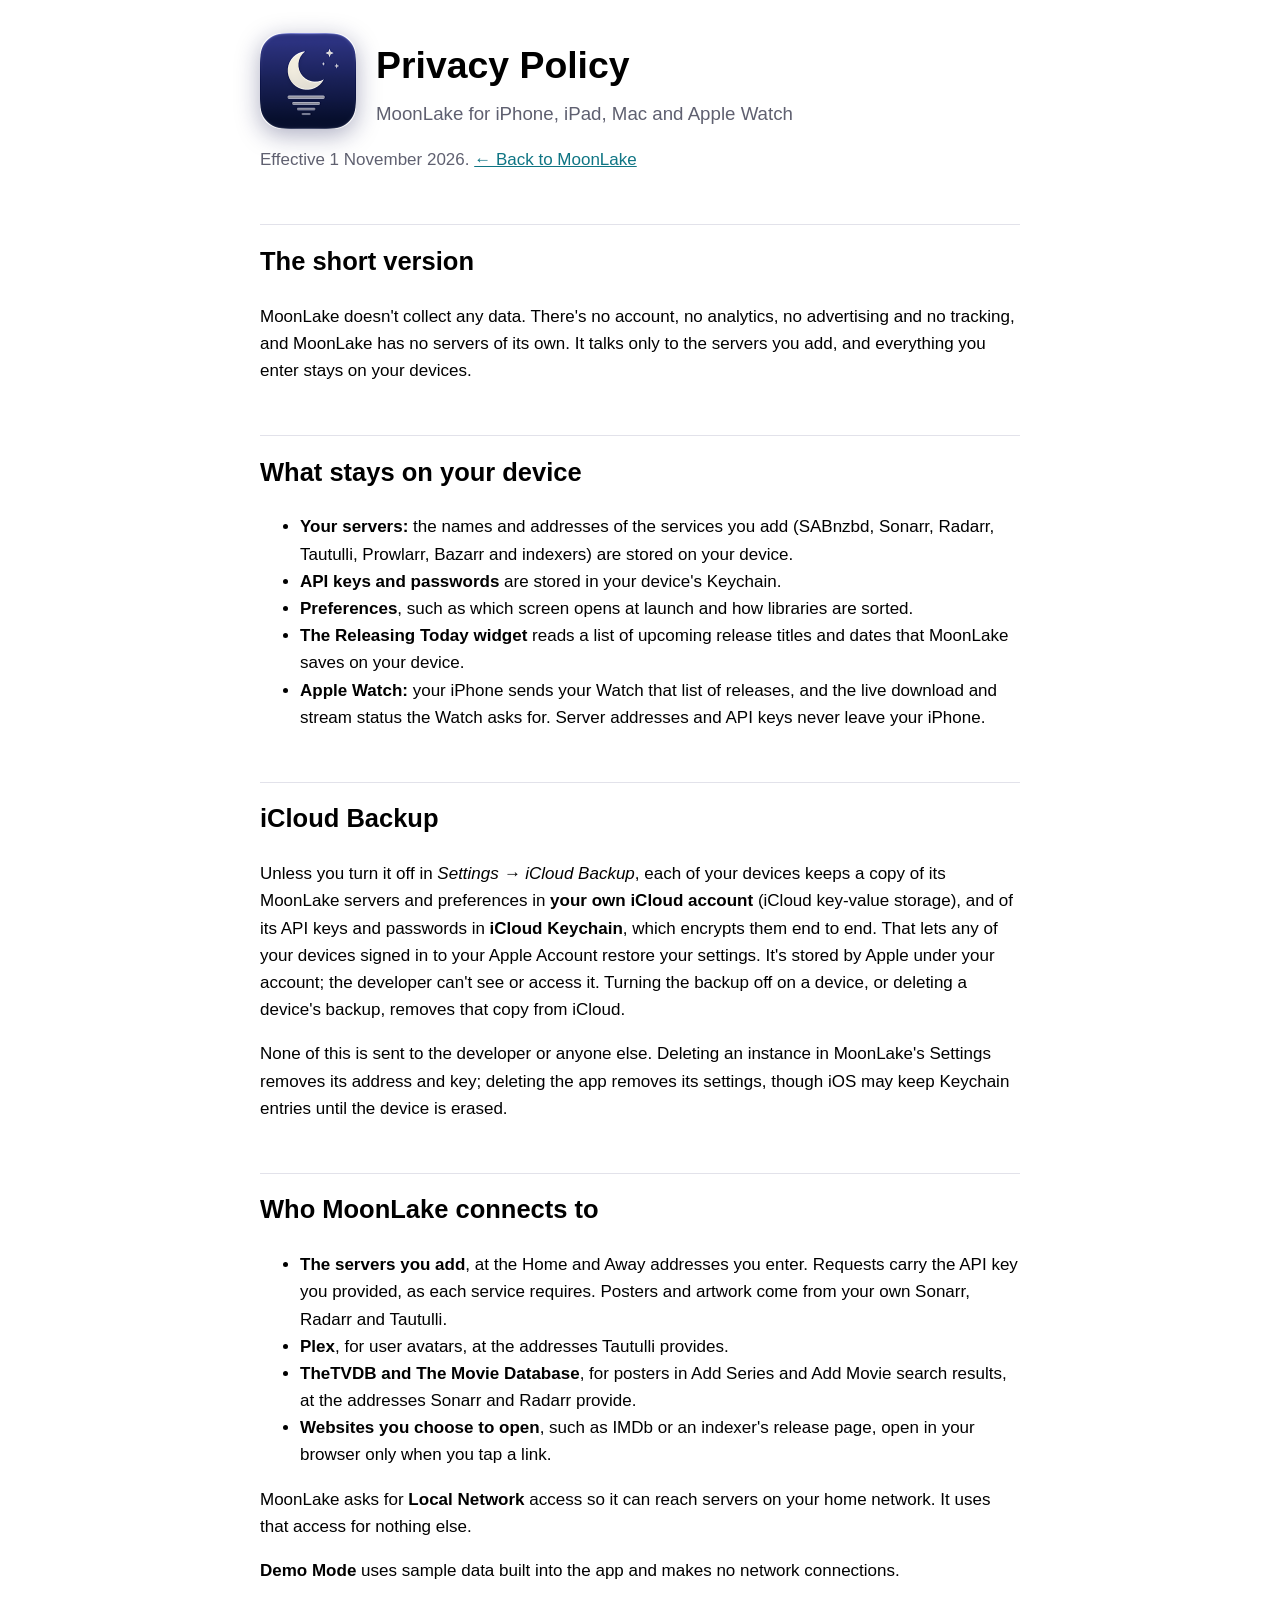
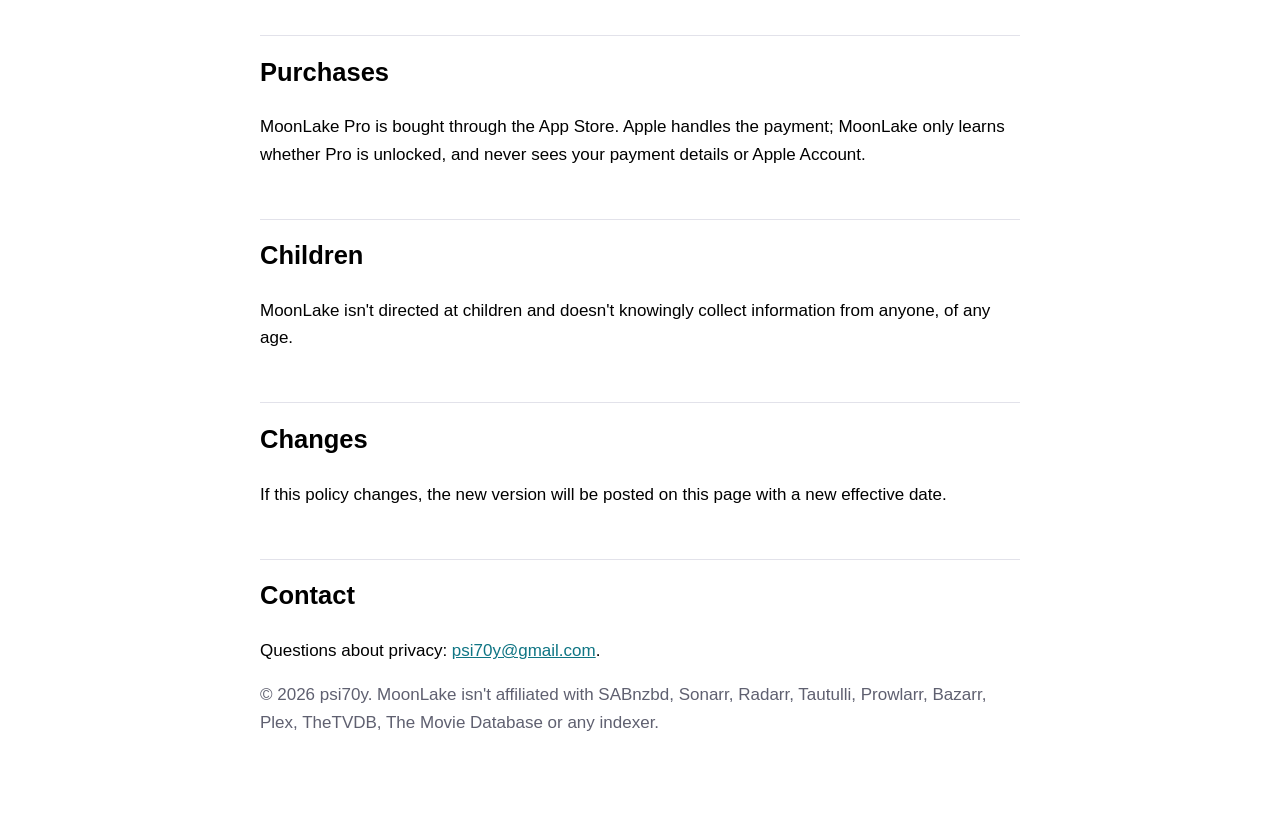
==== privacy.html @ efa07840 "Update the website" ====
<!doctype html>
<html lang="en-AU">
<head>
  <meta charset="utf-8">
  <meta name="viewport" content="width=device-width, initial-scale=1">
  <title>MoonLake – Privacy Policy</title>
  <meta name="description" content="MoonLake's privacy policy: no account, no analytics, no tracking, and no data collected.">
  <link rel="icon" href="icon.png">
  <link rel="stylesheet" href="style.css">
</head>
<body>
  <main>
    <header class="hero">
      <img src="icon.png" alt="" width="96" height="96">
      <div>
        <h1>Privacy Policy</h1>
        <p class="tagline muted">MoonLake for iPhone, iPad, Mac and Apple Watch</p>
      </div>
    </header>

    <p class="muted">Effective 1 November 2026. <a href="index.html">← Back to MoonLake</a></p>

    <h2>The short version</h2>
    <p>MoonLake doesn't collect any data. There's no account, no analytics, no advertising and no tracking, and MoonLake has no servers of its own. It talks only to the servers you add, and everything you enter stays on your devices.</p>

    <h2>What stays on your device</h2>
    <ul>
      <li><strong>Your servers:</strong> the names and addresses of the services you add (SABnzbd, Sonarr, Radarr, Tautulli, Prowlarr, Bazarr and indexers) are stored on your device.</li>
      <li><strong>API keys and passwords</strong> are stored in your device's Keychain.</li>
      <li><strong>Preferences</strong>, such as which screen opens at launch and how libraries are sorted.</li>
      <li><strong>The Releasing Today widget</strong> reads a list of upcoming release titles and dates that MoonLake saves on your device.</li>
      <li><strong>Apple Watch:</strong> your iPhone sends your Watch that list of releases, and the live download and stream status the Watch asks for. Server addresses and API keys never leave your iPhone.</li>
    </ul>
    <h2>iCloud Backup</h2>
    <p>Unless you turn it off in <em>Settings → iCloud Backup</em>, each of your devices keeps a copy of its MoonLake servers and preferences in <strong>your own iCloud account</strong> (iCloud key-value storage), and of its API keys and passwords in <strong>iCloud Keychain</strong>, which encrypts them end to end. That lets any of your devices signed in to your Apple Account restore your settings. It's stored by Apple under your account; the developer can't see or access it. Turning the backup off on a device, or deleting a device's backup, removes that copy from iCloud.</p>

    <p>None of this is sent to the developer or anyone else. Deleting an instance in MoonLake's Settings removes its address and key; deleting the app removes its settings, though iOS may keep Keychain entries until the device is erased.</p>

    <h2>Who MoonLake connects to</h2>
    <ul>
      <li><strong>The servers you add</strong>, at the Home and Away addresses you enter. Requests carry the API key you provided, as each service requires. Posters and artwork come from your own Sonarr, Radarr and Tautulli.</li>
      <li><strong>Plex</strong>, for user avatars, at the addresses Tautulli provides.</li>
      <li><strong>TheTVDB and The Movie Database</strong>, for posters in Add Series and Add Movie search results, at the addresses Sonarr and Radarr provide.</li>
      <li><strong>Websites you choose to open</strong>, such as IMDb or an indexer's release page, open in your browser only when you tap a link.</li>
    </ul>
    <p>MoonLake asks for <strong>Local Network</strong> access so it can reach servers on your home network. It uses that access for nothing else.</p>
    <p><strong>Demo Mode</strong> uses sample data built into the app and makes no network connections.</p>

    <h2>Purchases</h2>
    <p>MoonLake Pro is bought through the App Store. Apple handles the payment; MoonLake only learns whether Pro is unlocked, and never sees your payment details or Apple Account.</p>

    <h2>Children</h2>
    <p>MoonLake isn't directed at children and doesn't knowingly collect information from anyone, of any age.</p>

    <h2>Changes</h2>
    <p>If this policy changes, the new version will be posted on this page with a new effective date.</p>

    <h2>Contact</h2>
    <p>Questions about privacy: <a href="mailto:psi70y@gmail.com">psi70y@gmail.com</a>.</p>

    <p class="muted">© 2026 psi70y. MoonLake isn't affiliated with SABnzbd, Sonarr, Radarr, Tautulli, Prowlarr, Bazarr, Plex, TheTVDB, The Movie Database or any indexer.</p>
  </main>
</body>
</html>
---- style.css ----
/* MoonLake's site: the app's night-sky palette, readable in light and dark mode. */
:root {
  color-scheme: light dark;
  --accent: #0F7584;
  --night: #2C3380;
  --moon: #F6F1E1;
  --muted: #5f6070;
  --card: #f3f3f7;
  --rule: #e2e2ea;
}
@media (prefers-color-scheme: dark) {
  :root { --accent: #4CC3D2; --muted: #a3a6bd; --card: #151833; --rule: #262a4d; }
  body { background: linear-gradient(#12153a, #03050f) fixed; }
}
body { margin: 0; font: 17px/1.6 -apple-system, BlinkMacSystemFont, "Helvetica Neue", sans-serif; }
main { max-width: 760px; margin: 0 auto; padding: 32px 20px 72px; }
a { color: var(--accent); }

header.hero { display: flex; align-items: center; gap: 20px; margin-bottom: 8px; }
header.hero img { border-radius: 22px; box-shadow: 0 6px 24px rgba(20, 24, 80, 0.35); }
h1 { margin: 0.1em 0; font-size: 2.2em; }
h2 { margin-top: 2em; padding-top: 0.6em; border-top: 1px solid var(--rule); }
h3 { margin-bottom: 0.2em; }
.muted { color: var(--muted); }
.tagline { margin: 0; font-size: 1.1em; }

nav.toc { background: var(--card); border-radius: 14px; padding: 12px 18px; margin: 24px 0; }
nav.toc ol { margin: 0.3em 0; padding-left: 1.3em; columns: 2; column-gap: 28px; }
nav.toc li { break-inside: avoid; }

figure { margin: 18px 0 22px; }
figure img { width: 100%; height: auto; border-radius: 14px; border: 1px solid var(--rule); }
figcaption { font-size: 0.9em; color: var(--muted); margin-top: 6px; text-align: center; }

table { border-collapse: collapse; width: 100%; margin: 12px 0 18px; font-size: 0.95em; }
th, td { text-align: left; padding: 7px 10px; border-bottom: 1px solid var(--rule); vertical-align: top; }
th { font-weight: 600; }

.gesture { display: inline-block; padding: 0 7px; border-radius: 6px; background: var(--card); font-size: 0.9em; white-space: nowrap; }
.note { background: var(--card); border-left: 4px solid var(--accent); border-radius: 8px; padding: 10px 14px; }
.chips span { display: inline-block; margin: 0 6px 6px 0; padding: 2px 10px; border-radius: 999px; border: 1px solid var(--rule); font-size: 0.9em; }

@media (max-width: 560px) { nav.toc ol { columns: 1; } header.hero { flex-direction: column; align-items: flex-start; } }
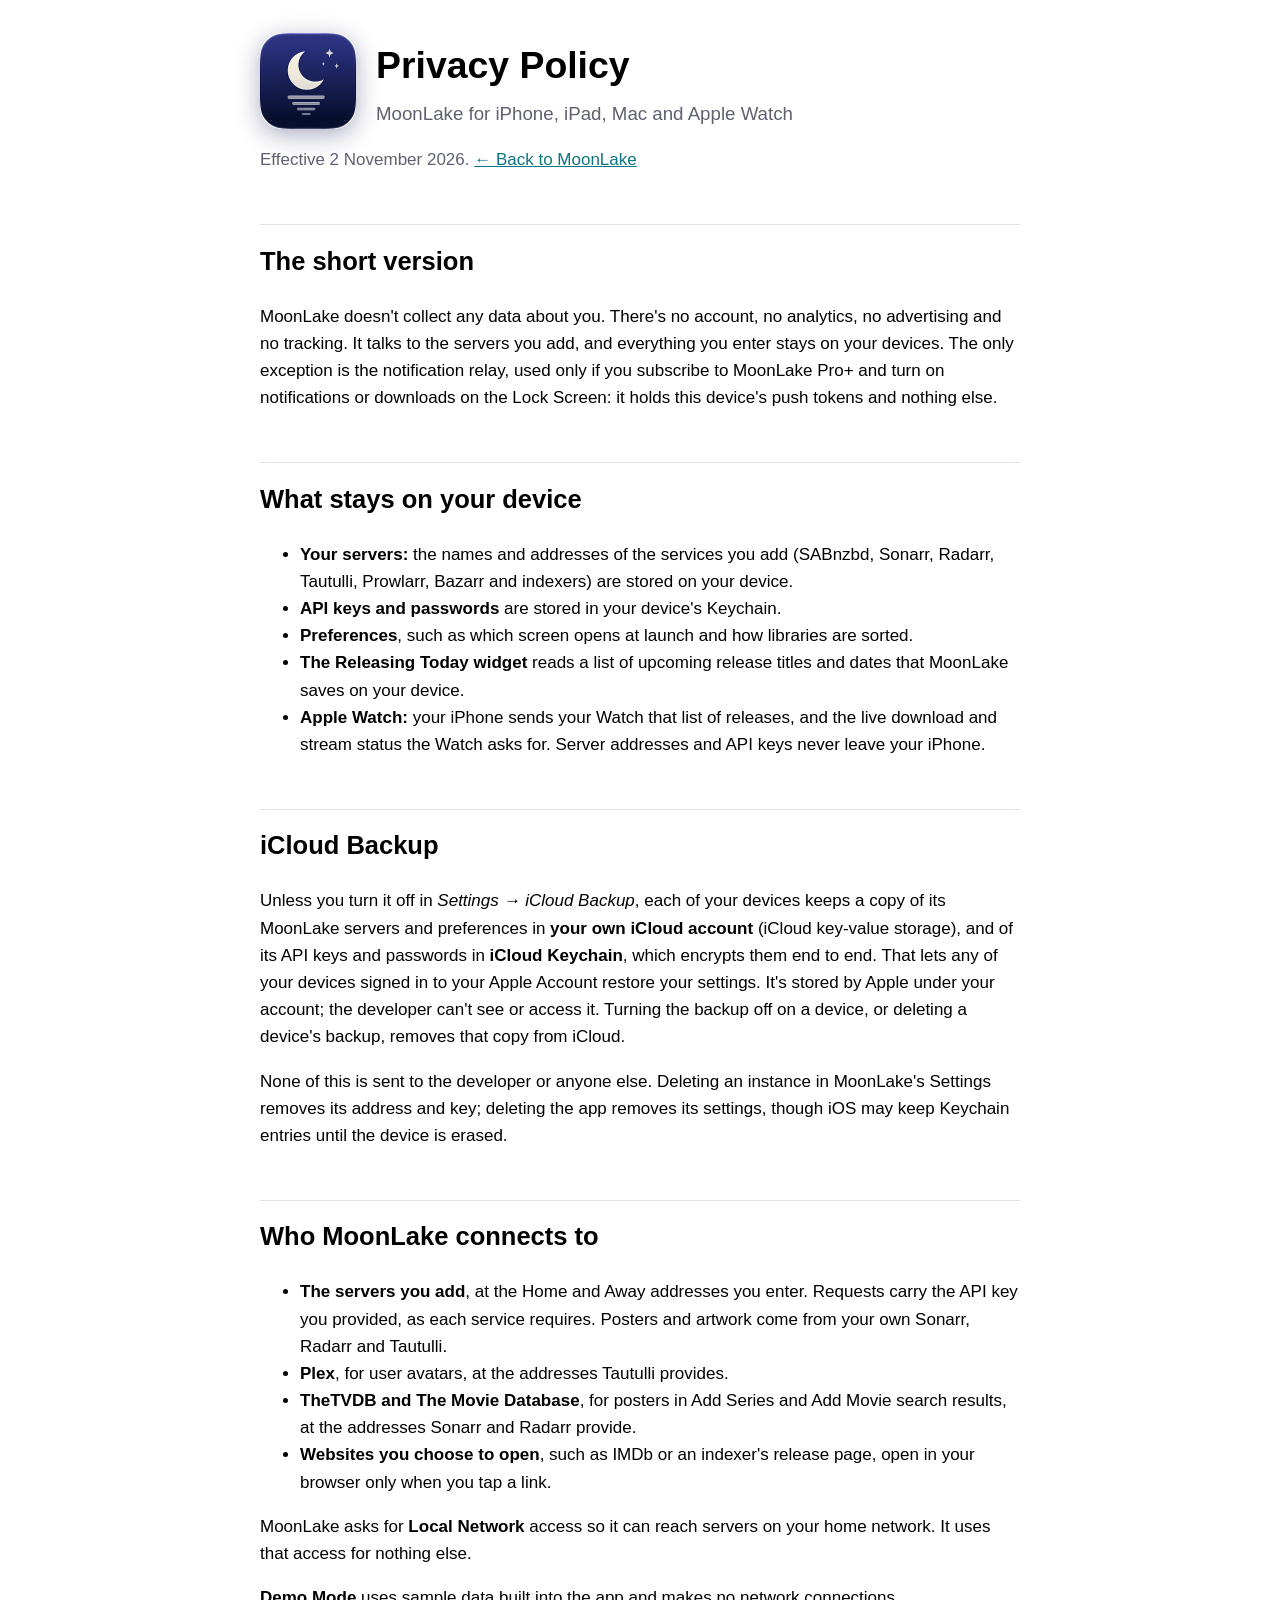
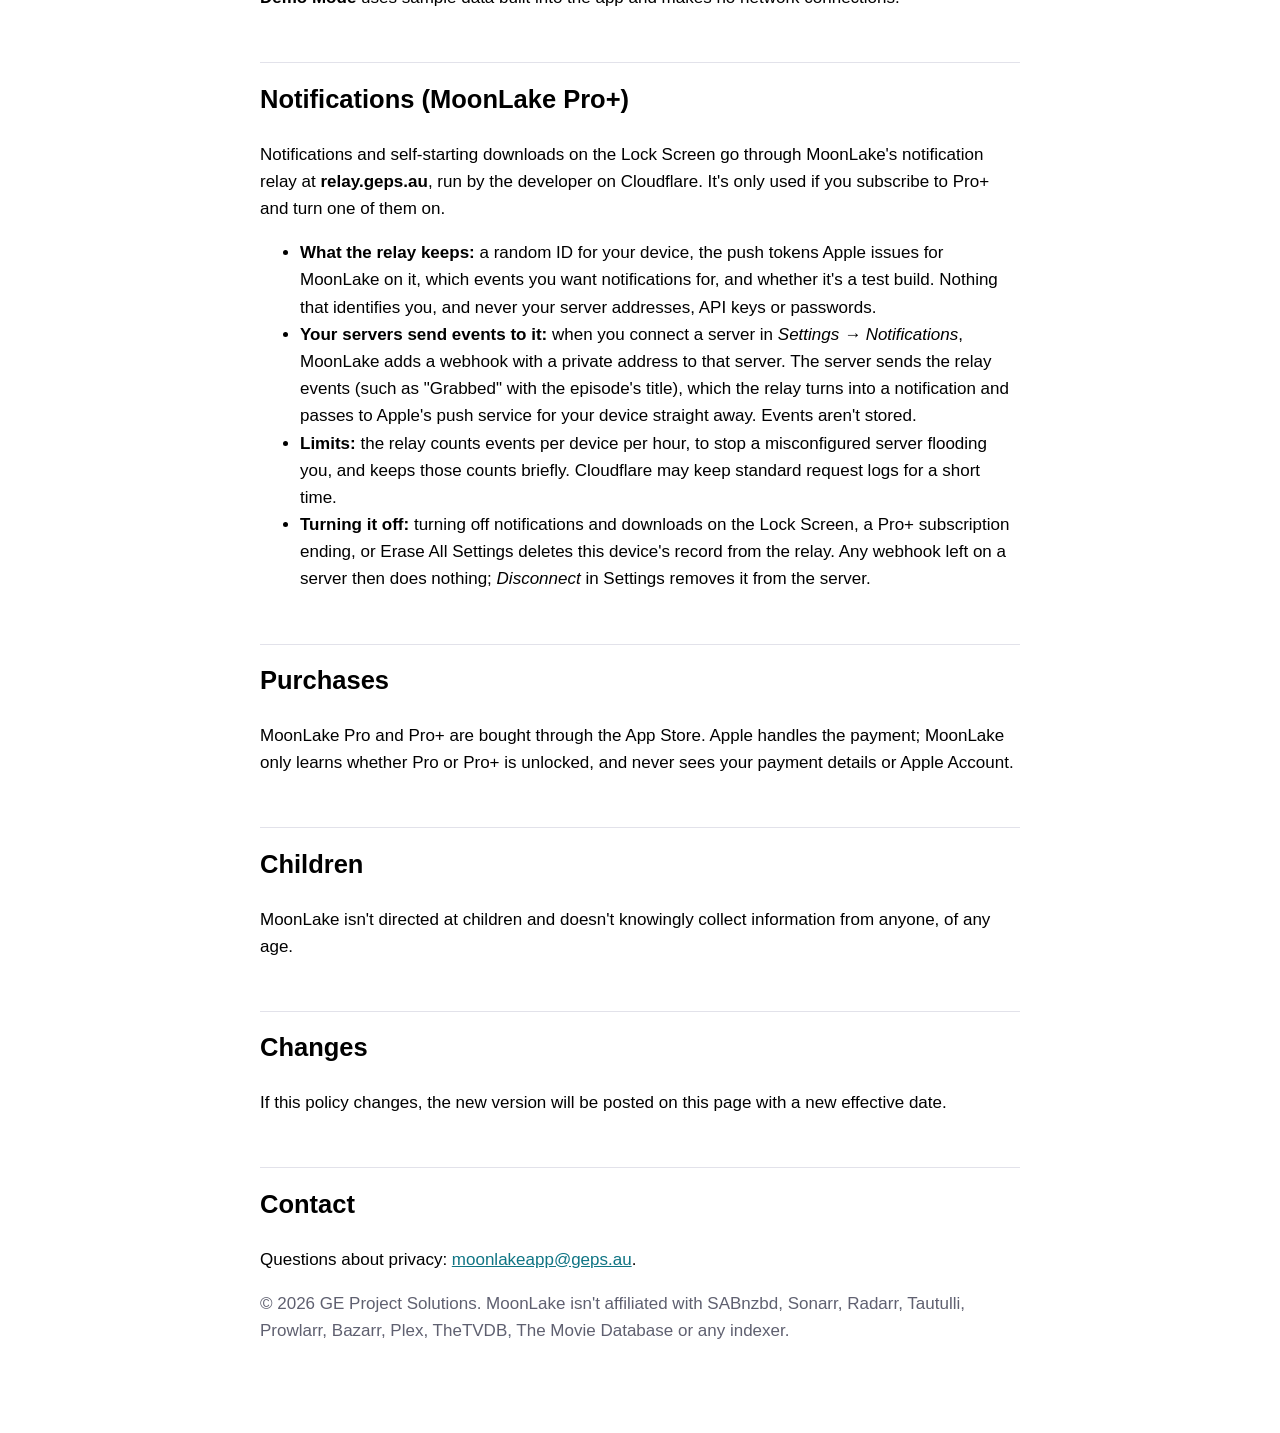
==== commit d657a0a8: "Update the website" ====
--- a/privacy.html
+++ b/privacy.html
@@ -18,10 +18,10 @@
       </div>
     </header>
 
-    <p class="muted">Effective 1 November 2026. <a href="index.html">← Back to MoonLake</a></p>
+    <p class="muted">Effective 2 November 2026. <a href="index.html">← Back to MoonLake</a></p>
 
     <h2>The short version</h2>
-    <p>MoonLake doesn't collect any data. There's no account, no analytics, no advertising and no tracking, and MoonLake has no servers of its own. It talks only to the servers you add, and everything you enter stays on your devices.</p>
+    <p>MoonLake doesn't collect any data about you. There's no account, no analytics, no advertising and no tracking. It talks to the servers you add, and everything you enter stays on your devices. The only exception is the notification relay, used only if you subscribe to MoonLake Pro+ and turn on notifications or downloads on the Lock Screen: it holds this device's push tokens and nothing else.</p>
 
     <h2>What stays on your device</h2>
     <ul>
@@ -46,8 +46,17 @@
     <p>MoonLake asks for <strong>Local Network</strong> access so it can reach servers on your home network. It uses that access for nothing else.</p>
     <p><strong>Demo Mode</strong> uses sample data built into the app and makes no network connections.</p>
 
+    <h2>Notifications (MoonLake Pro+)</h2>
+    <p>Notifications and self-starting downloads on the Lock Screen go through MoonLake's notification relay at <strong>relay.geps.au</strong>, run by the developer on Cloudflare. It's only used if you subscribe to Pro+ and turn one of them on.</p>
+    <ul>
+      <li><strong>What the relay keeps:</strong> a random ID for your device, the push tokens Apple issues for MoonLake on it, which events you want notifications for, and whether it's a test build. Nothing that identifies you, and never your server addresses, API keys or passwords.</li>
+      <li><strong>Your servers send events to it:</strong> when you connect a server in <em>Settings → Notifications</em>, MoonLake adds a webhook with a private address to that server. The server sends the relay events (such as "Grabbed" with the episode's title), which the relay turns into a notification and passes to Apple's push service for your device straight away. Events aren't stored.</li>
+      <li><strong>Limits:</strong> the relay counts events per device per hour, to stop a misconfigured server flooding you, and keeps those counts briefly. Cloudflare may keep standard request logs for a short time.</li>
+      <li><strong>Turning it off:</strong> turning off notifications and downloads on the Lock Screen, a Pro+ subscription ending, or Erase All Settings deletes this device's record from the relay. Any webhook left on a server then does nothing; <em>Disconnect</em> in Settings removes it from the server.</li>
+    </ul>
+
     <h2>Purchases</h2>
-    <p>MoonLake Pro is bought through the App Store. Apple handles the payment; MoonLake only learns whether Pro is unlocked, and never sees your payment details or Apple Account.</p>
+    <p>MoonLake Pro and Pro+ are bought through the App Store. Apple handles the payment; MoonLake only learns whether Pro or Pro+ is unlocked, and never sees your payment details or Apple Account.</p>
 
     <h2>Children</h2>
     <p>MoonLake isn't directed at children and doesn't knowingly collect information from anyone, of any age.</p>
@@ -56,9 +65,9 @@
     <p>If this policy changes, the new version will be posted on this page with a new effective date.</p>
 
     <h2>Contact</h2>
-    <p>Questions about privacy: <a href="mailto:psi70y@gmail.com">psi70y@gmail.com</a>.</p>
+    <p>Questions about privacy: <a href="mailto:moonlakeapp@geps.au">moonlakeapp@geps.au</a>.</p>
 
-    <p class="muted">© 2026 psi70y. MoonLake isn't affiliated with SABnzbd, Sonarr, Radarr, Tautulli, Prowlarr, Bazarr, Plex, TheTVDB, The Movie Database or any indexer.</p>
+    <p class="muted">© 2026 GE Project Solutions. MoonLake isn't affiliated with SABnzbd, Sonarr, Radarr, Tautulli, Prowlarr, Bazarr, Plex, TheTVDB, The Movie Database or any indexer.</p>
   </main>
 </body>
 </html>
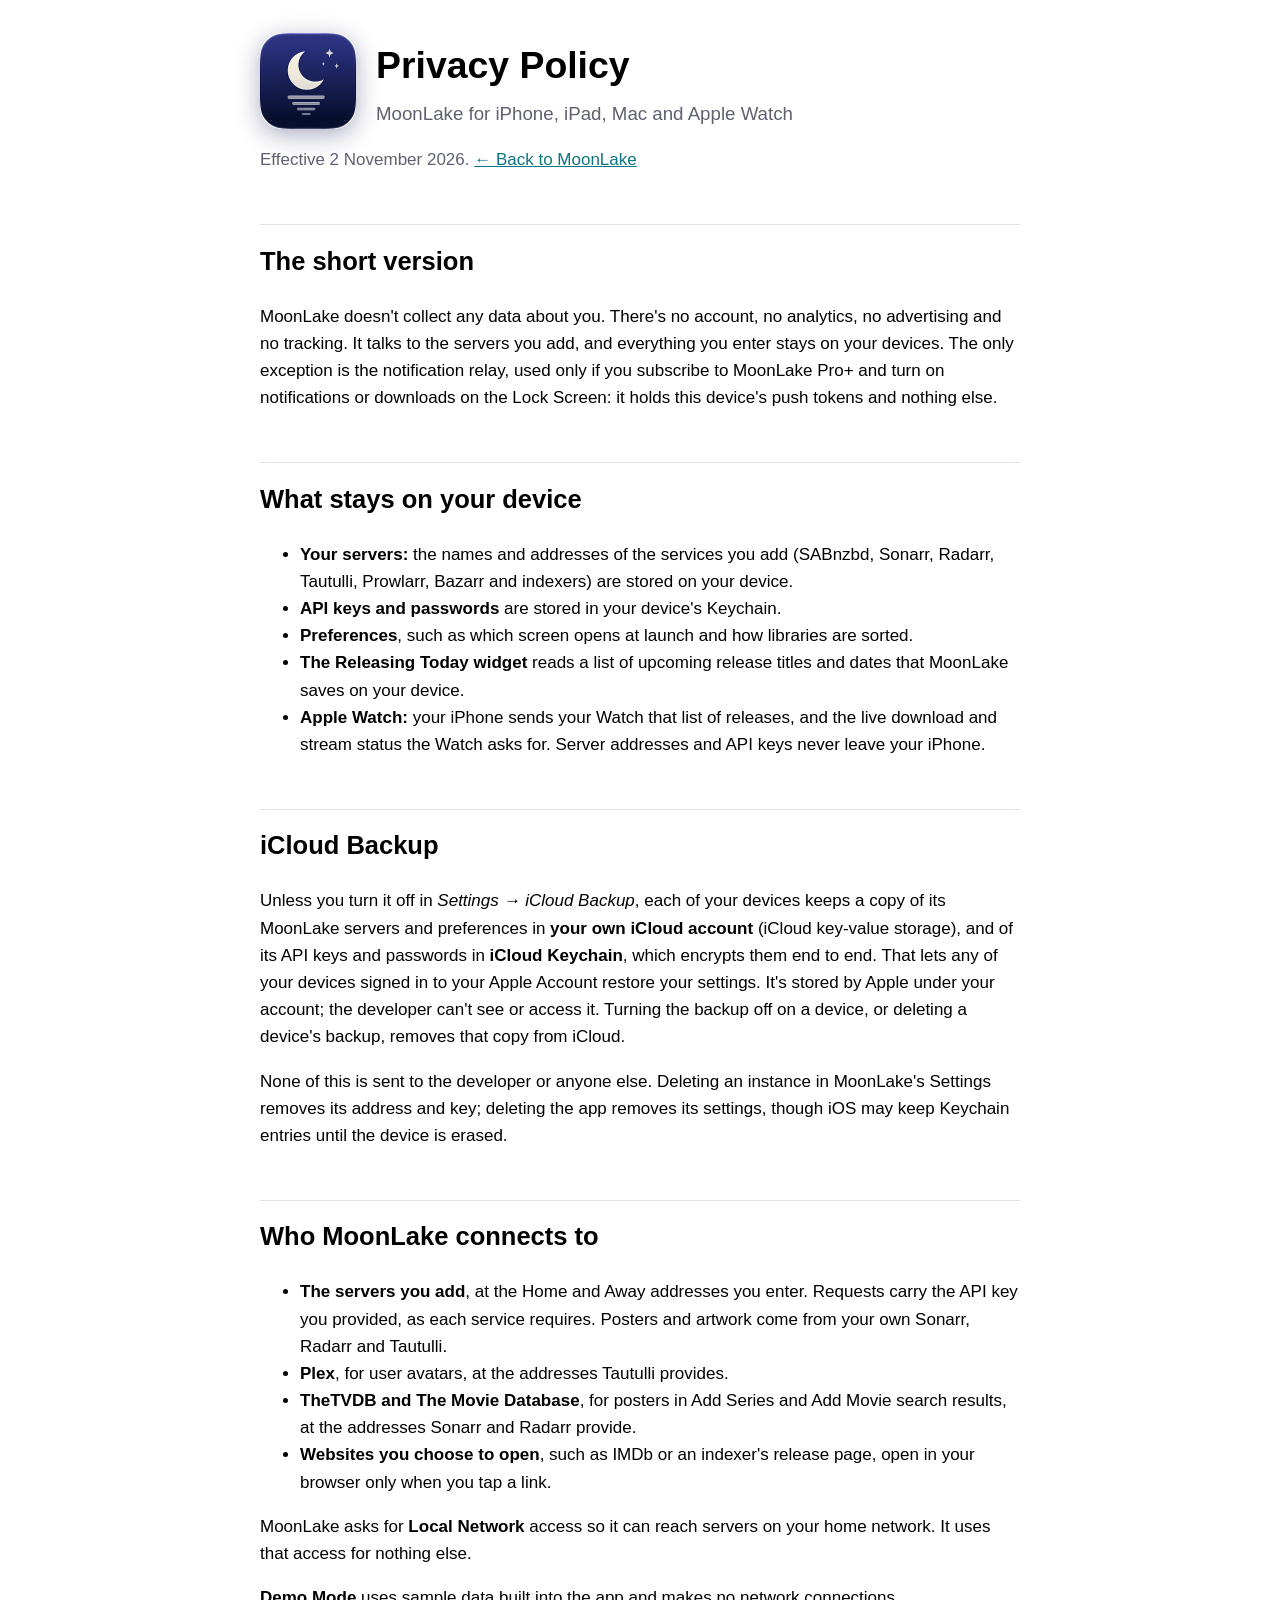
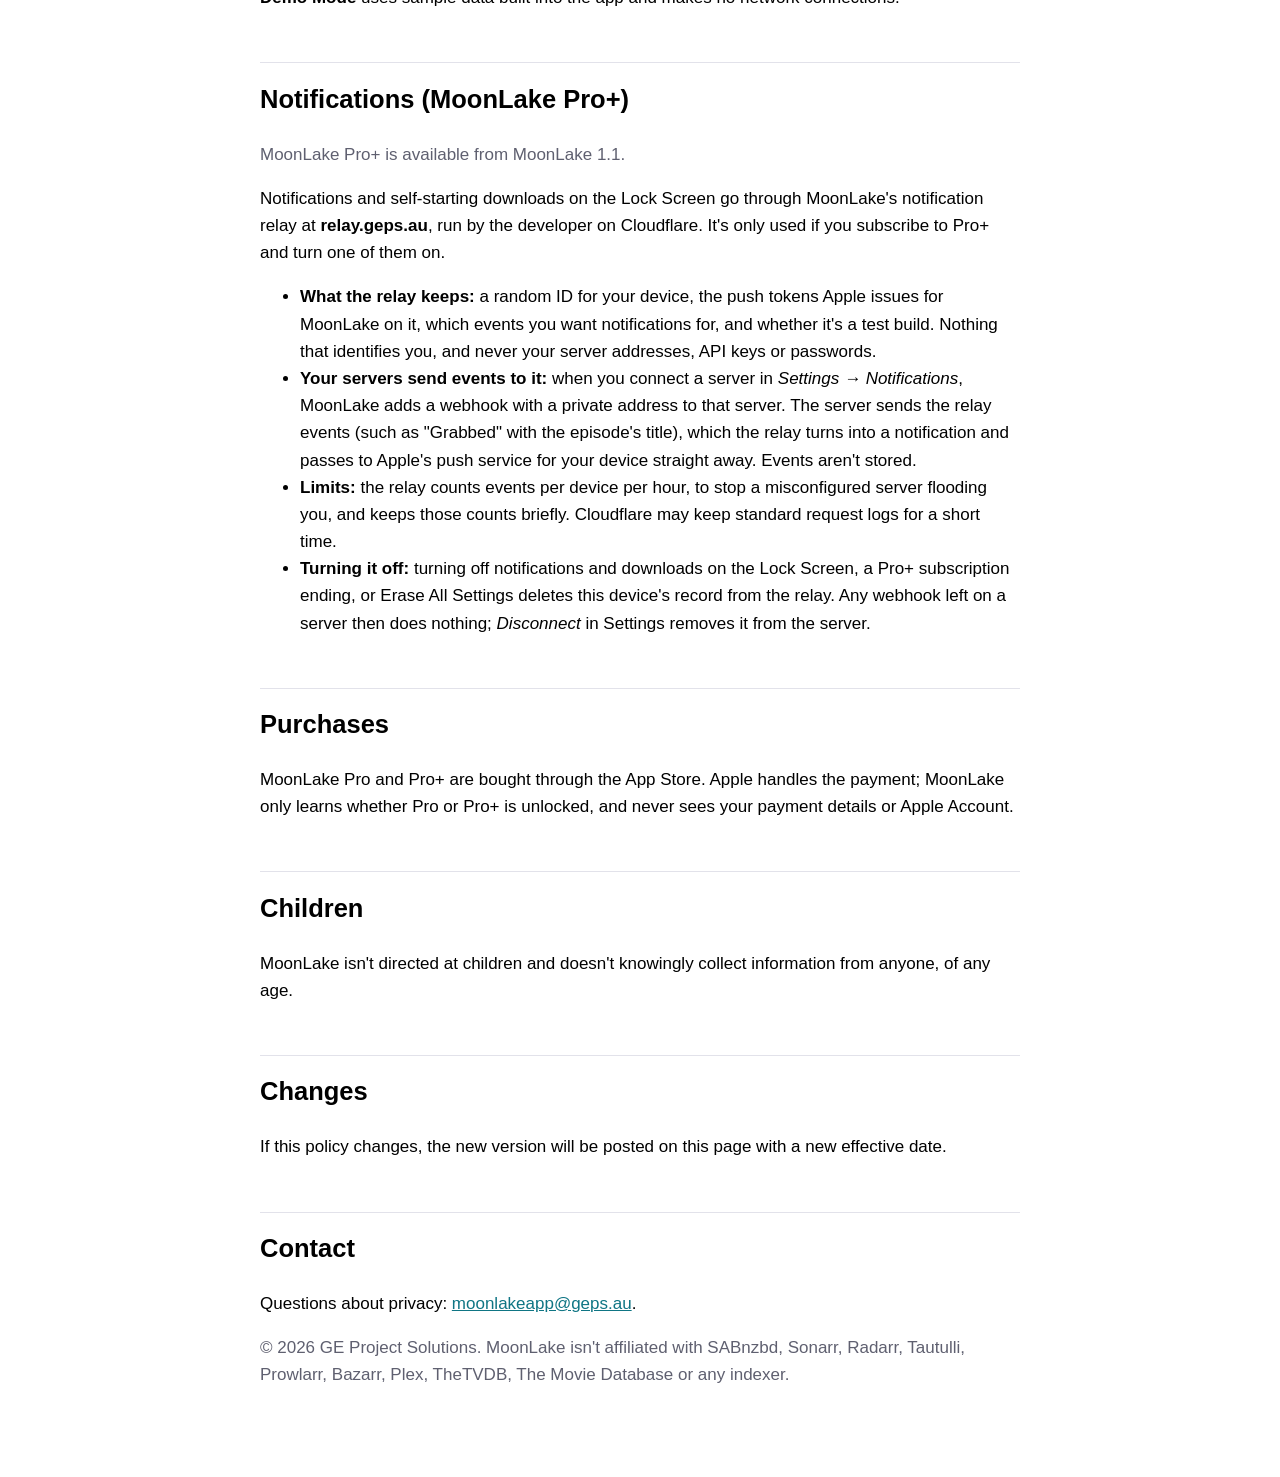
==== commit 39fd8454: "Update the website" ====
--- a/privacy.html
+++ b/privacy.html
@@ -47,6 +47,7 @@
     <p><strong>Demo Mode</strong> uses sample data built into the app and makes no network connections.</p>
 
     <h2>Notifications (MoonLake Pro+)</h2>
+    <p class="muted">MoonLake Pro+ is available from MoonLake 1.1.</p>
     <p>Notifications and self-starting downloads on the Lock Screen go through MoonLake's notification relay at <strong>relay.geps.au</strong>, run by the developer on Cloudflare. It's only used if you subscribe to Pro+ and turn one of them on.</p>
     <ul>
       <li><strong>What the relay keeps:</strong> a random ID for your device, the push tokens Apple issues for MoonLake on it, which events you want notifications for, and whether it's a test build. Nothing that identifies you, and never your server addresses, API keys or passwords.</li>
--- a/style.css
+++ b/style.css
@@ -18,6 +18,10 @@
 
 header.hero { display: flex; align-items: center; gap: 20px; margin-bottom: 8px; }
 header.hero img { border-radius: 22px; box-shadow: 0 6px 24px rgba(20, 24, 80, 0.35); }
+header.hero p { margin: 0; }
+/* Apple's badge as supplied: no shadow, rounding or effects; at least 40 pt tall. */
+a.store-badge { display: inline-block; margin-top: 12px; line-height: 0; }
+header.hero a.store-badge img { width: 144px; height: 48px; border-radius: 0; box-shadow: none; }
 h1 { margin: 0.1em 0; font-size: 2.2em; }
 h2 { margin-top: 2em; padding-top: 0.6em; border-top: 1px solid var(--rule); }
 h3 { margin-bottom: 0.2em; }
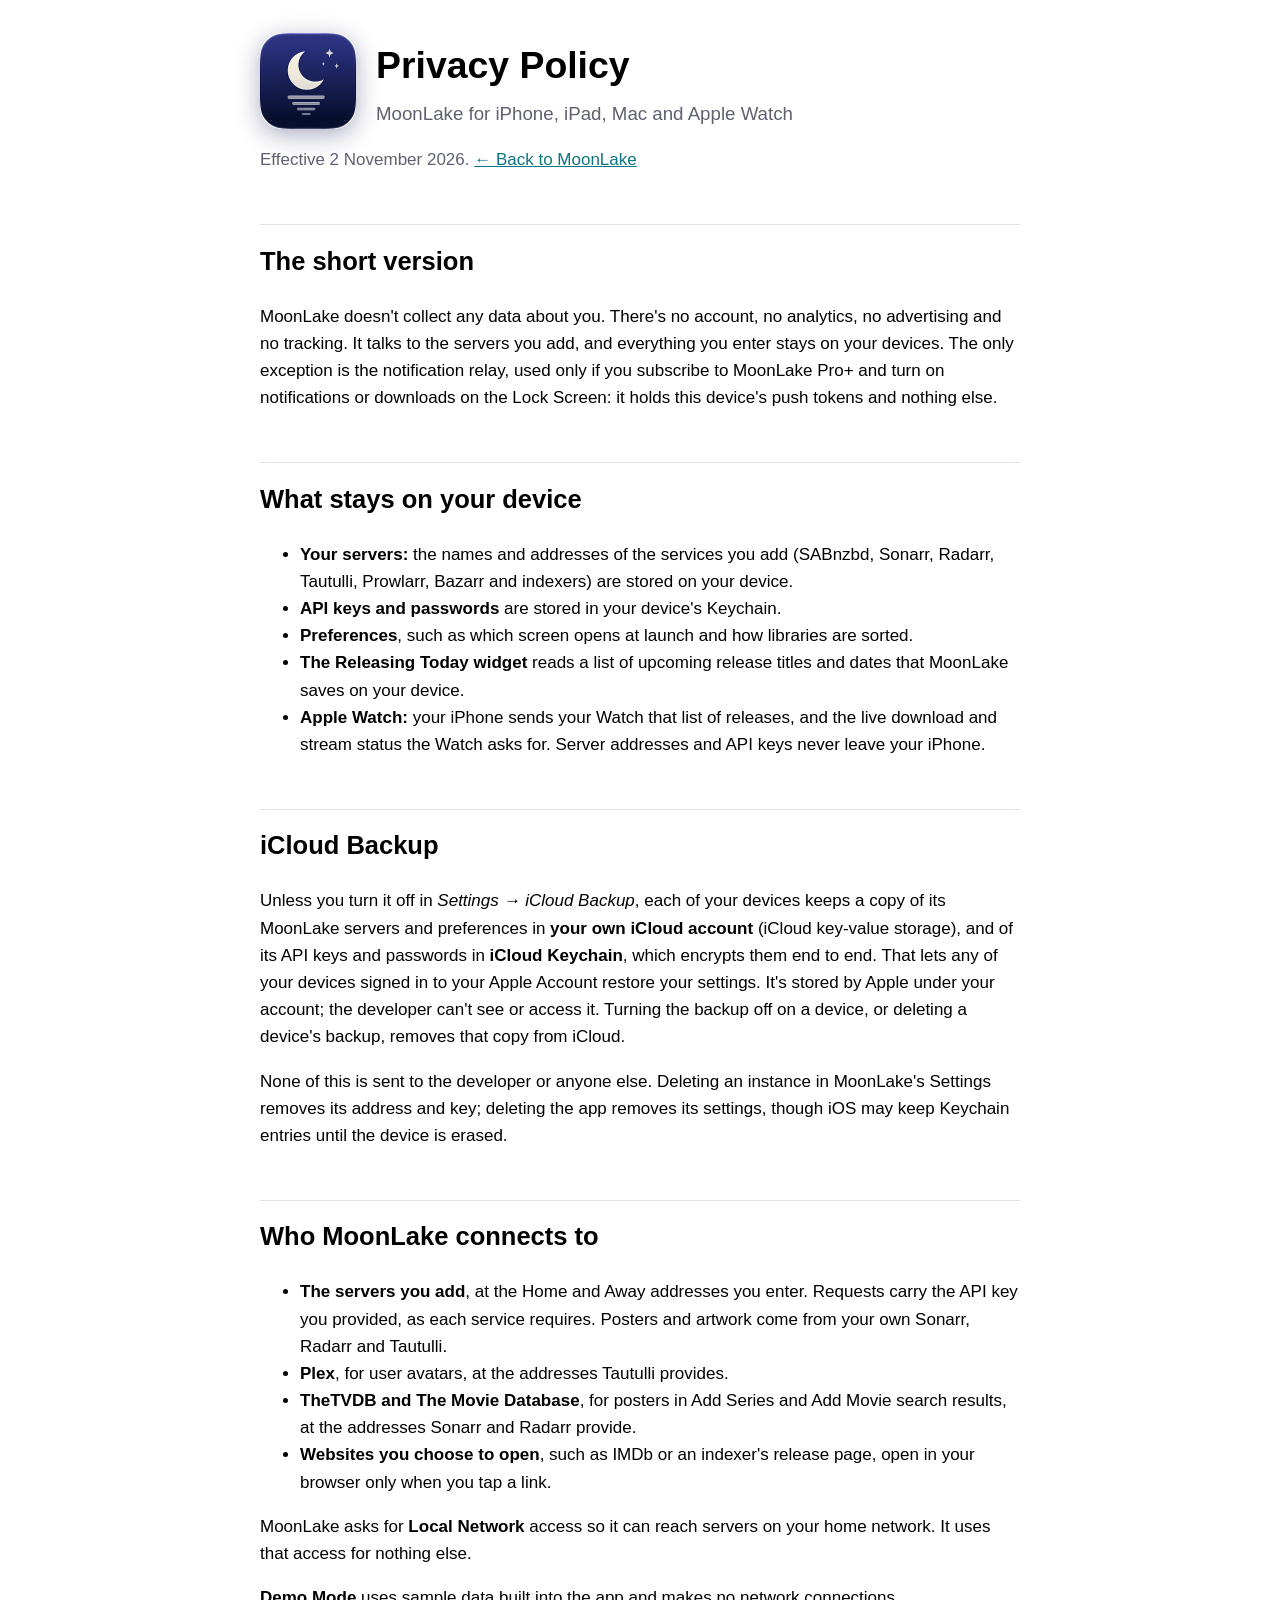
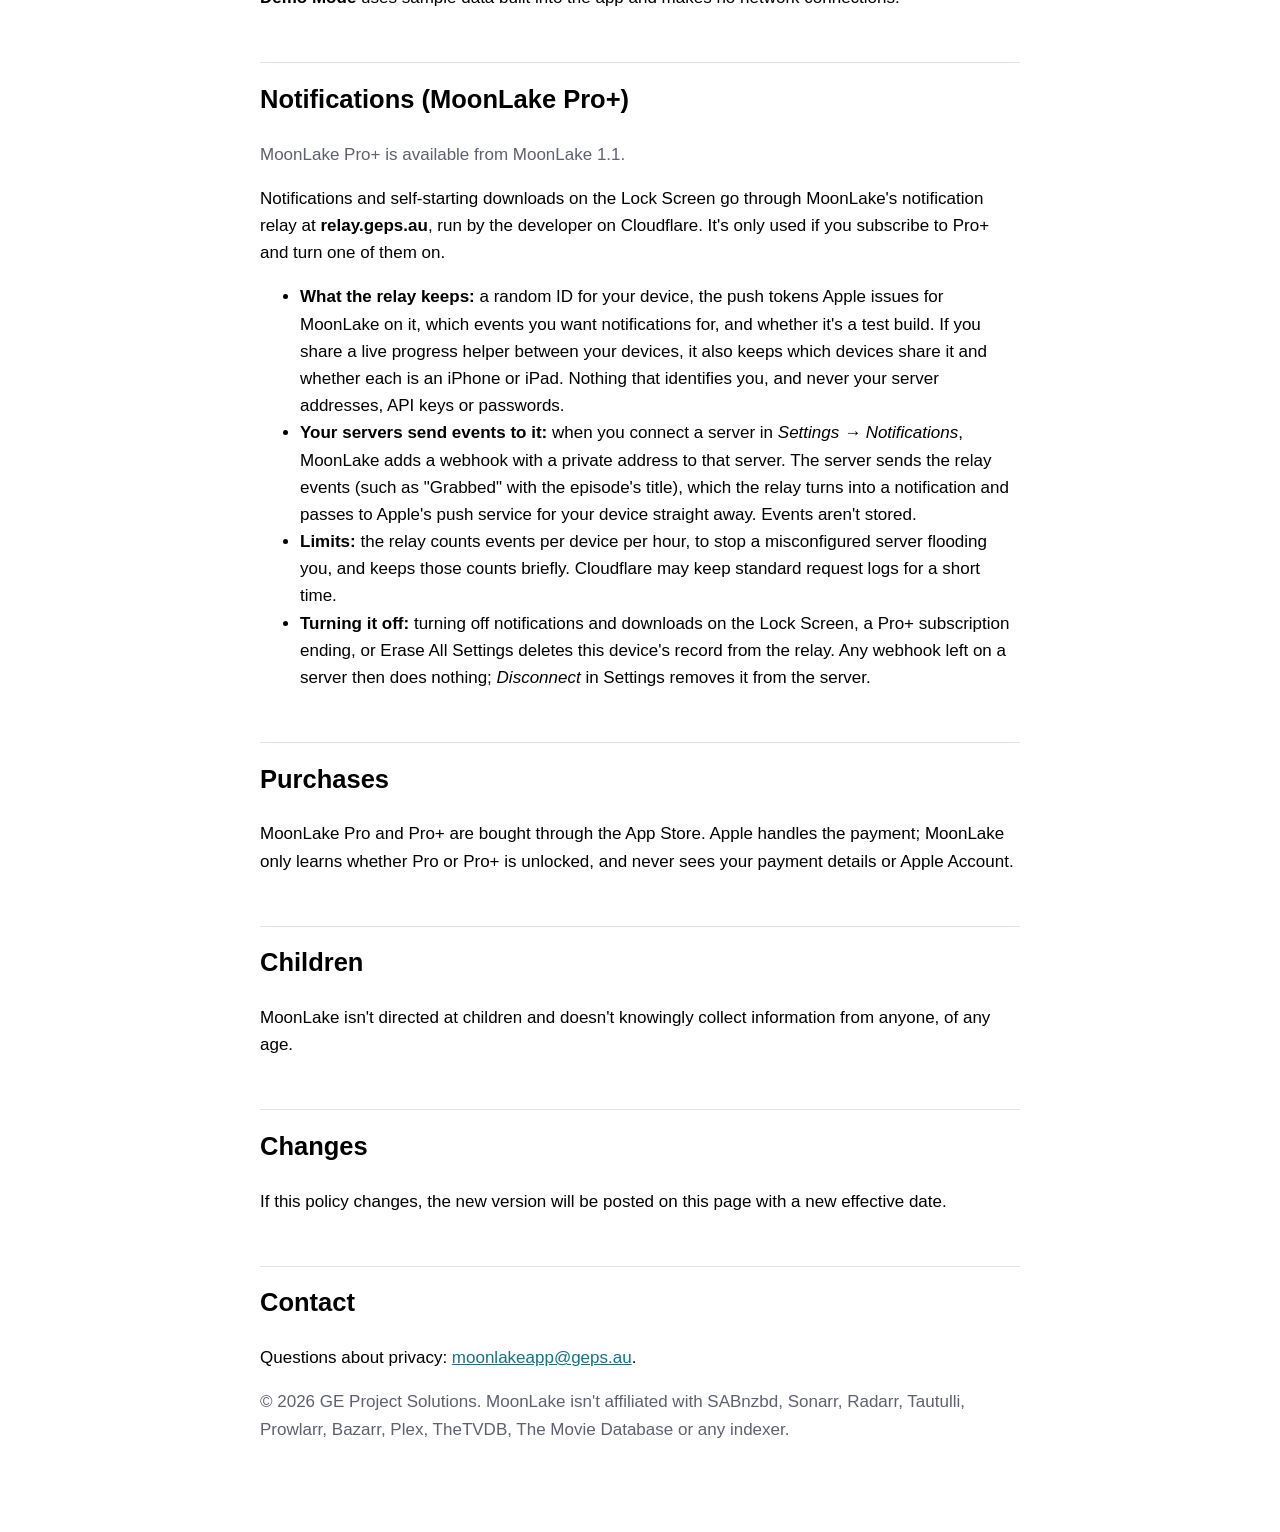
==== commit 1ed7d06a: "Update the website" ====
--- a/privacy.html
+++ b/privacy.html
@@ -50,7 +50,7 @@
     <p class="muted">MoonLake Pro+ is available from MoonLake 1.1.</p>
     <p>Notifications and self-starting downloads on the Lock Screen go through MoonLake's notification relay at <strong>relay.geps.au</strong>, run by the developer on Cloudflare. It's only used if you subscribe to Pro+ and turn one of them on.</p>
     <ul>
-      <li><strong>What the relay keeps:</strong> a random ID for your device, the push tokens Apple issues for MoonLake on it, which events you want notifications for, and whether it's a test build. Nothing that identifies you, and never your server addresses, API keys or passwords.</li>
+      <li><strong>What the relay keeps:</strong> a random ID for your device, the push tokens Apple issues for MoonLake on it, which events you want notifications for, and whether it's a test build. If you share a live progress helper between your devices, it also keeps which devices share it and whether each is an iPhone or iPad. Nothing that identifies you, and never your server addresses, API keys or passwords.</li>
       <li><strong>Your servers send events to it:</strong> when you connect a server in <em>Settings → Notifications</em>, MoonLake adds a webhook with a private address to that server. The server sends the relay events (such as "Grabbed" with the episode's title), which the relay turns into a notification and passes to Apple's push service for your device straight away. Events aren't stored.</li>
       <li><strong>Limits:</strong> the relay counts events per device per hour, to stop a misconfigured server flooding you, and keeps those counts briefly. Cloudflare may keep standard request logs for a short time.</li>
       <li><strong>Turning it off:</strong> turning off notifications and downloads on the Lock Screen, a Pro+ subscription ending, or Erase All Settings deletes this device's record from the relay. Any webhook left on a server then does nothing; <em>Disconnect</em> in Settings removes it from the server.</li>
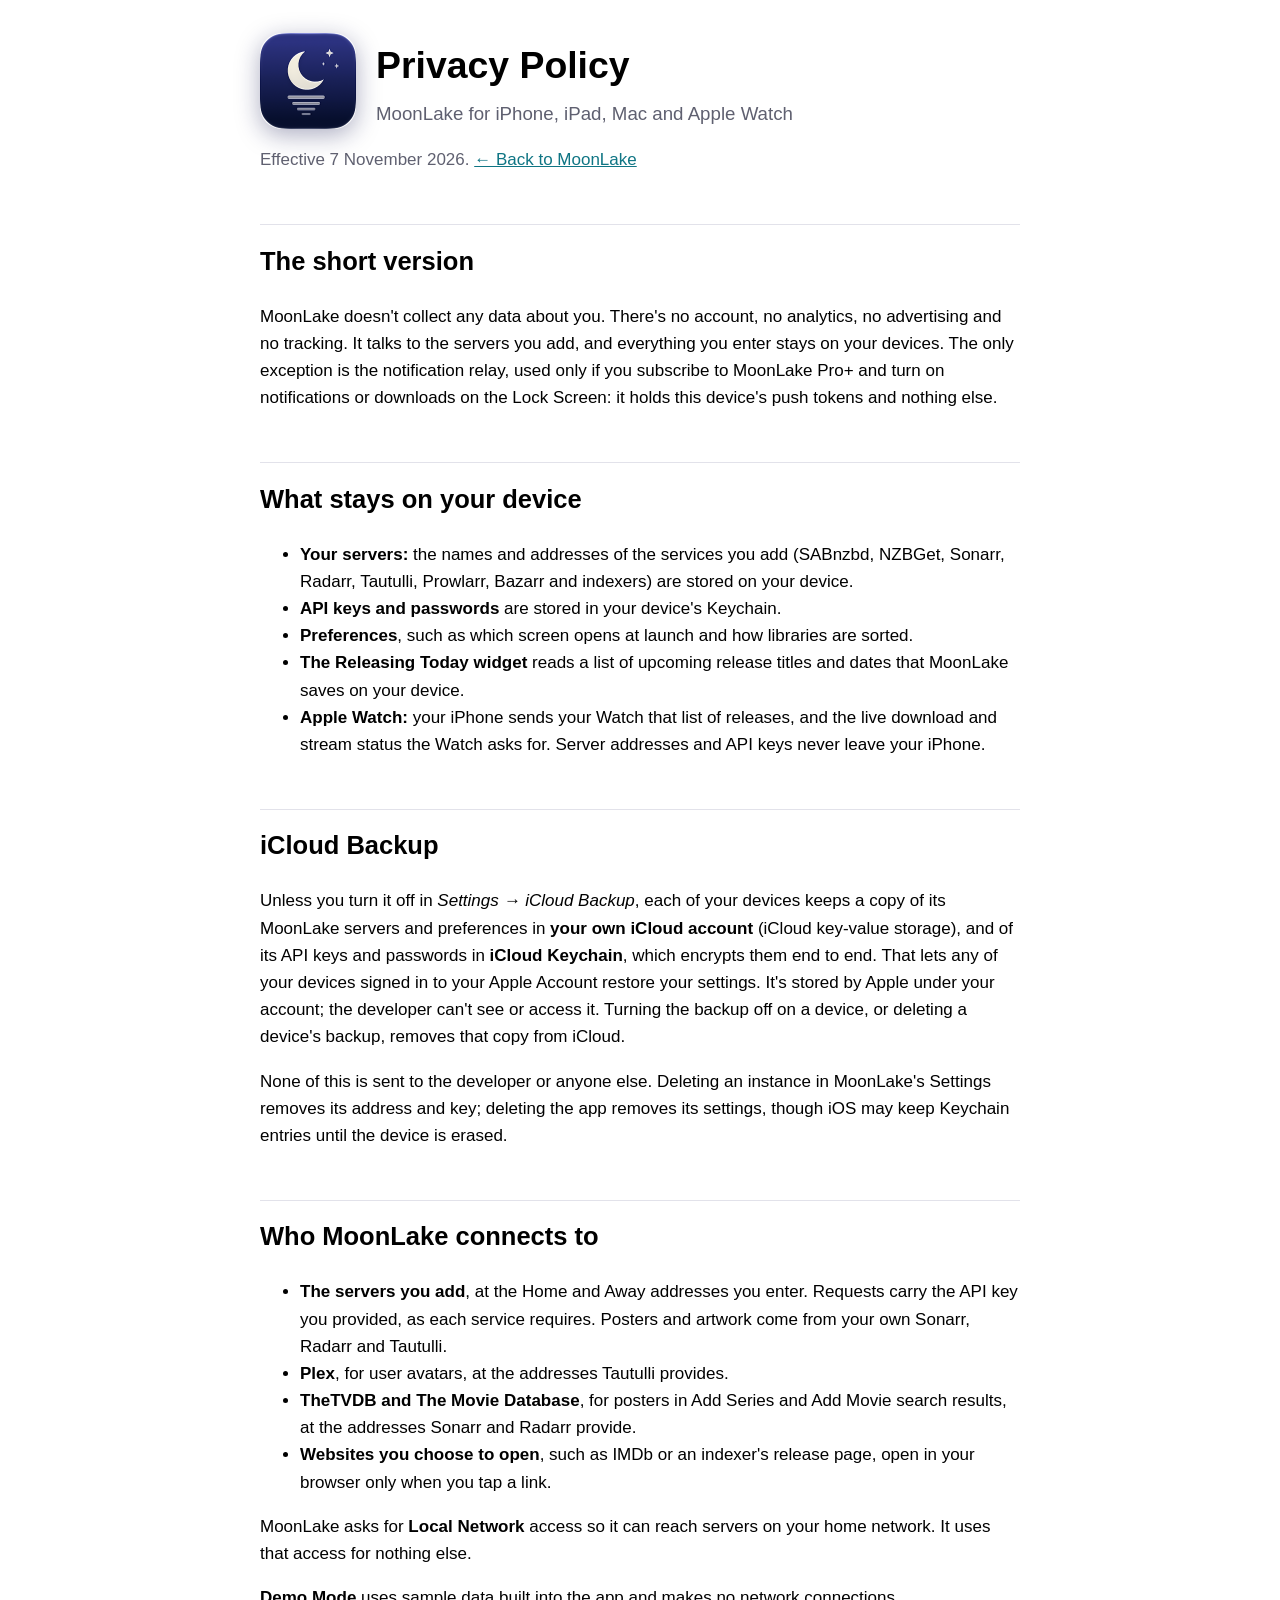
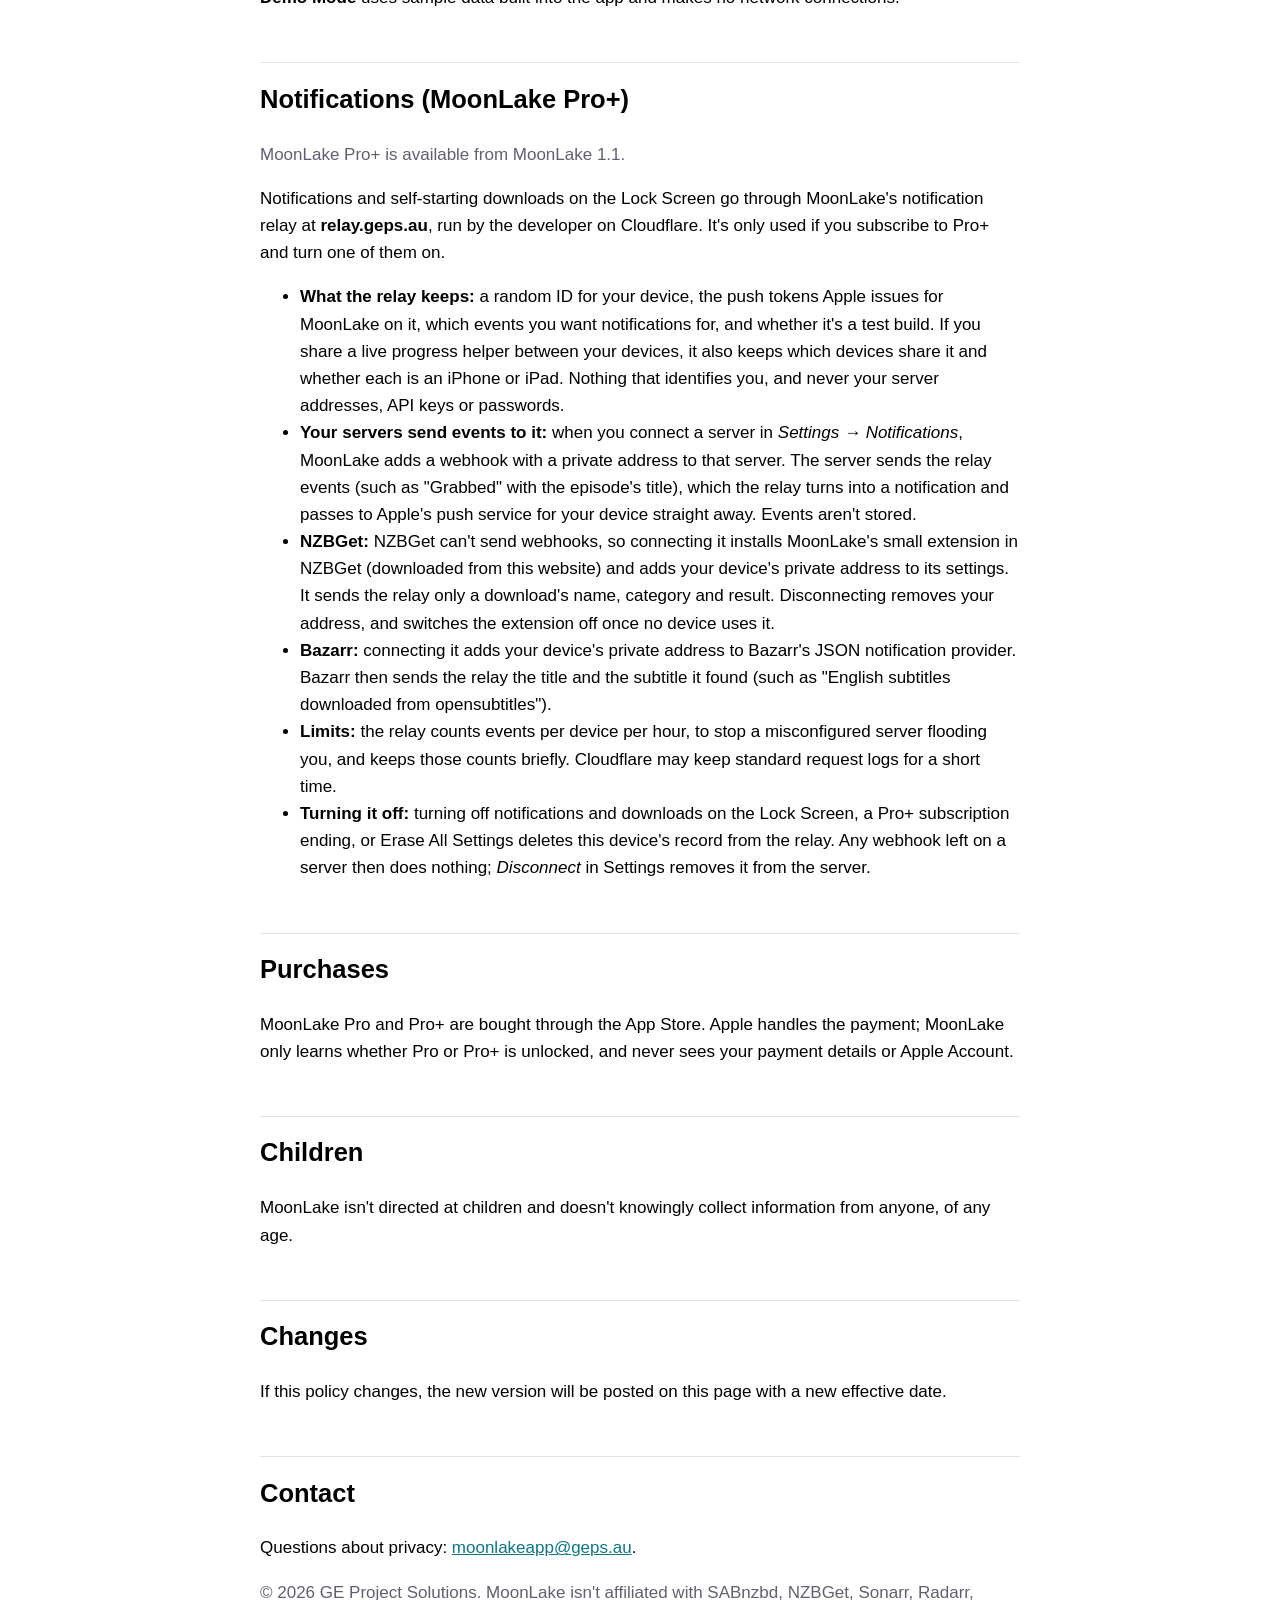
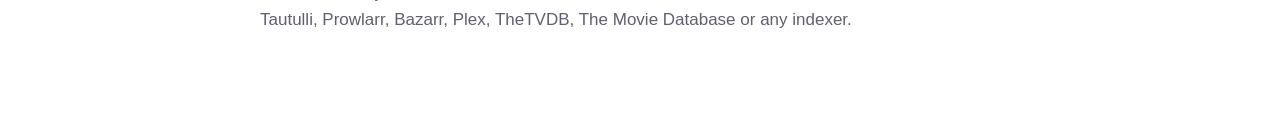
==== commit c3420b8c: "Update the website" ====
--- a/privacy.html
+++ b/privacy.html
@@ -18,14 +18,14 @@
       </div>
     </header>
 
-    <p class="muted">Effective 2 November 2026. <a href="index.html">← Back to MoonLake</a></p>
+    <p class="muted">Effective 7 November 2026. <a href="index.html">← Back to MoonLake</a></p>
 
     <h2>The short version</h2>
     <p>MoonLake doesn't collect any data about you. There's no account, no analytics, no advertising and no tracking. It talks to the servers you add, and everything you enter stays on your devices. The only exception is the notification relay, used only if you subscribe to MoonLake Pro+ and turn on notifications or downloads on the Lock Screen: it holds this device's push tokens and nothing else.</p>
 
     <h2>What stays on your device</h2>
     <ul>
-      <li><strong>Your servers:</strong> the names and addresses of the services you add (SABnzbd, Sonarr, Radarr, Tautulli, Prowlarr, Bazarr and indexers) are stored on your device.</li>
+      <li><strong>Your servers:</strong> the names and addresses of the services you add (SABnzbd, NZBGet, Sonarr, Radarr, Tautulli, Prowlarr, Bazarr and indexers) are stored on your device.</li>
       <li><strong>API keys and passwords</strong> are stored in your device's Keychain.</li>
       <li><strong>Preferences</strong>, such as which screen opens at launch and how libraries are sorted.</li>
       <li><strong>The Releasing Today widget</strong> reads a list of upcoming release titles and dates that MoonLake saves on your device.</li>
@@ -52,6 +52,8 @@
     <ul>
       <li><strong>What the relay keeps:</strong> a random ID for your device, the push tokens Apple issues for MoonLake on it, which events you want notifications for, and whether it's a test build. If you share a live progress helper between your devices, it also keeps which devices share it and whether each is an iPhone or iPad. Nothing that identifies you, and never your server addresses, API keys or passwords.</li>
       <li><strong>Your servers send events to it:</strong> when you connect a server in <em>Settings → Notifications</em>, MoonLake adds a webhook with a private address to that server. The server sends the relay events (such as "Grabbed" with the episode's title), which the relay turns into a notification and passes to Apple's push service for your device straight away. Events aren't stored.</li>
+      <li><strong>NZBGet:</strong> NZBGet can't send webhooks, so connecting it installs MoonLake's small extension in NZBGet (downloaded from this website) and adds your device's private address to its settings. It sends the relay only a download's name, category and result. Disconnecting removes your address, and switches the extension off once no device uses it.</li>
+      <li><strong>Bazarr:</strong> connecting it adds your device's private address to Bazarr's JSON notification provider. Bazarr then sends the relay the title and the subtitle it found (such as "English subtitles downloaded from opensubtitles").</li>
       <li><strong>Limits:</strong> the relay counts events per device per hour, to stop a misconfigured server flooding you, and keeps those counts briefly. Cloudflare may keep standard request logs for a short time.</li>
       <li><strong>Turning it off:</strong> turning off notifications and downloads on the Lock Screen, a Pro+ subscription ending, or Erase All Settings deletes this device's record from the relay. Any webhook left on a server then does nothing; <em>Disconnect</em> in Settings removes it from the server.</li>
     </ul>
@@ -68,7 +70,7 @@
     <h2>Contact</h2>
     <p>Questions about privacy: <a href="mailto:moonlakeapp@geps.au">moonlakeapp@geps.au</a>.</p>
 
-    <p class="muted">© 2026 GE Project Solutions. MoonLake isn't affiliated with SABnzbd, Sonarr, Radarr, Tautulli, Prowlarr, Bazarr, Plex, TheTVDB, The Movie Database or any indexer.</p>
+    <p class="muted">© 2026 GE Project Solutions. MoonLake isn't affiliated with SABnzbd, NZBGet, Sonarr, Radarr, Tautulli, Prowlarr, Bazarr, Plex, TheTVDB, The Movie Database or any indexer.</p>
   </main>
 </body>
 </html>
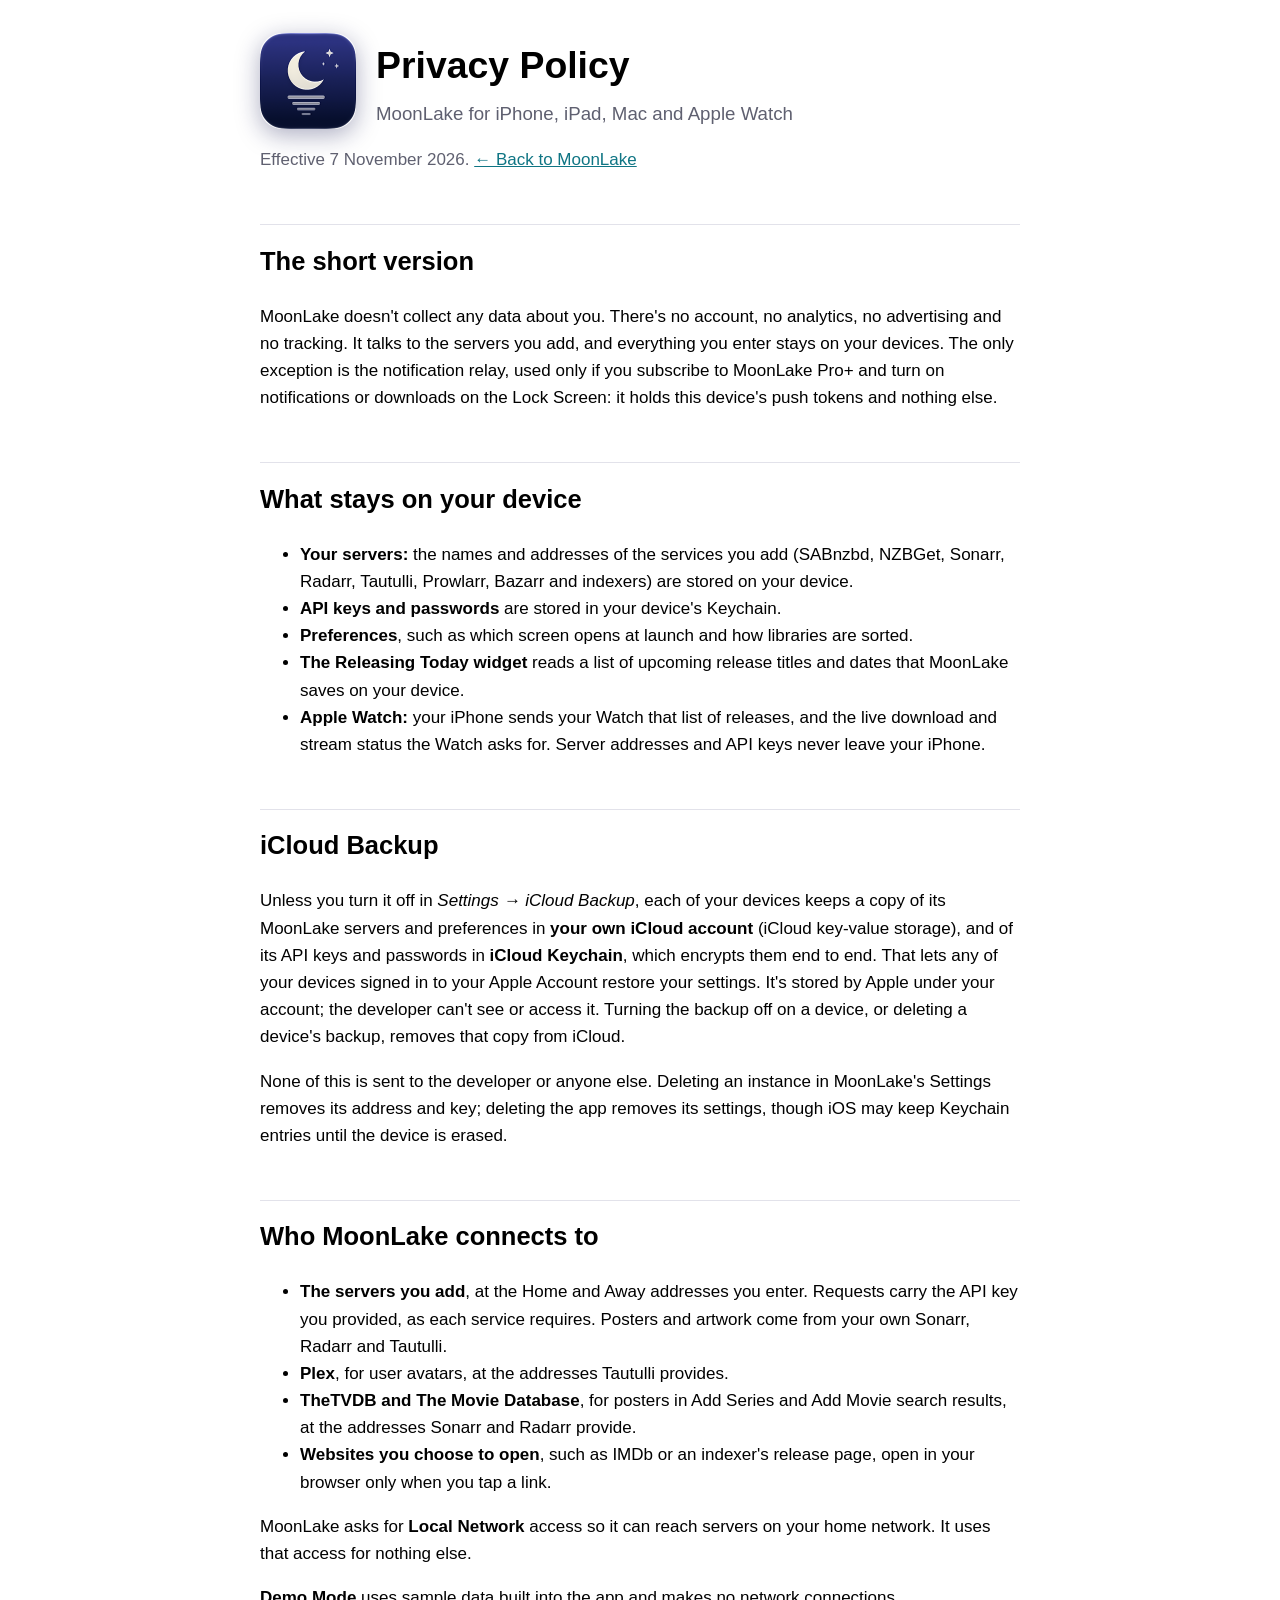
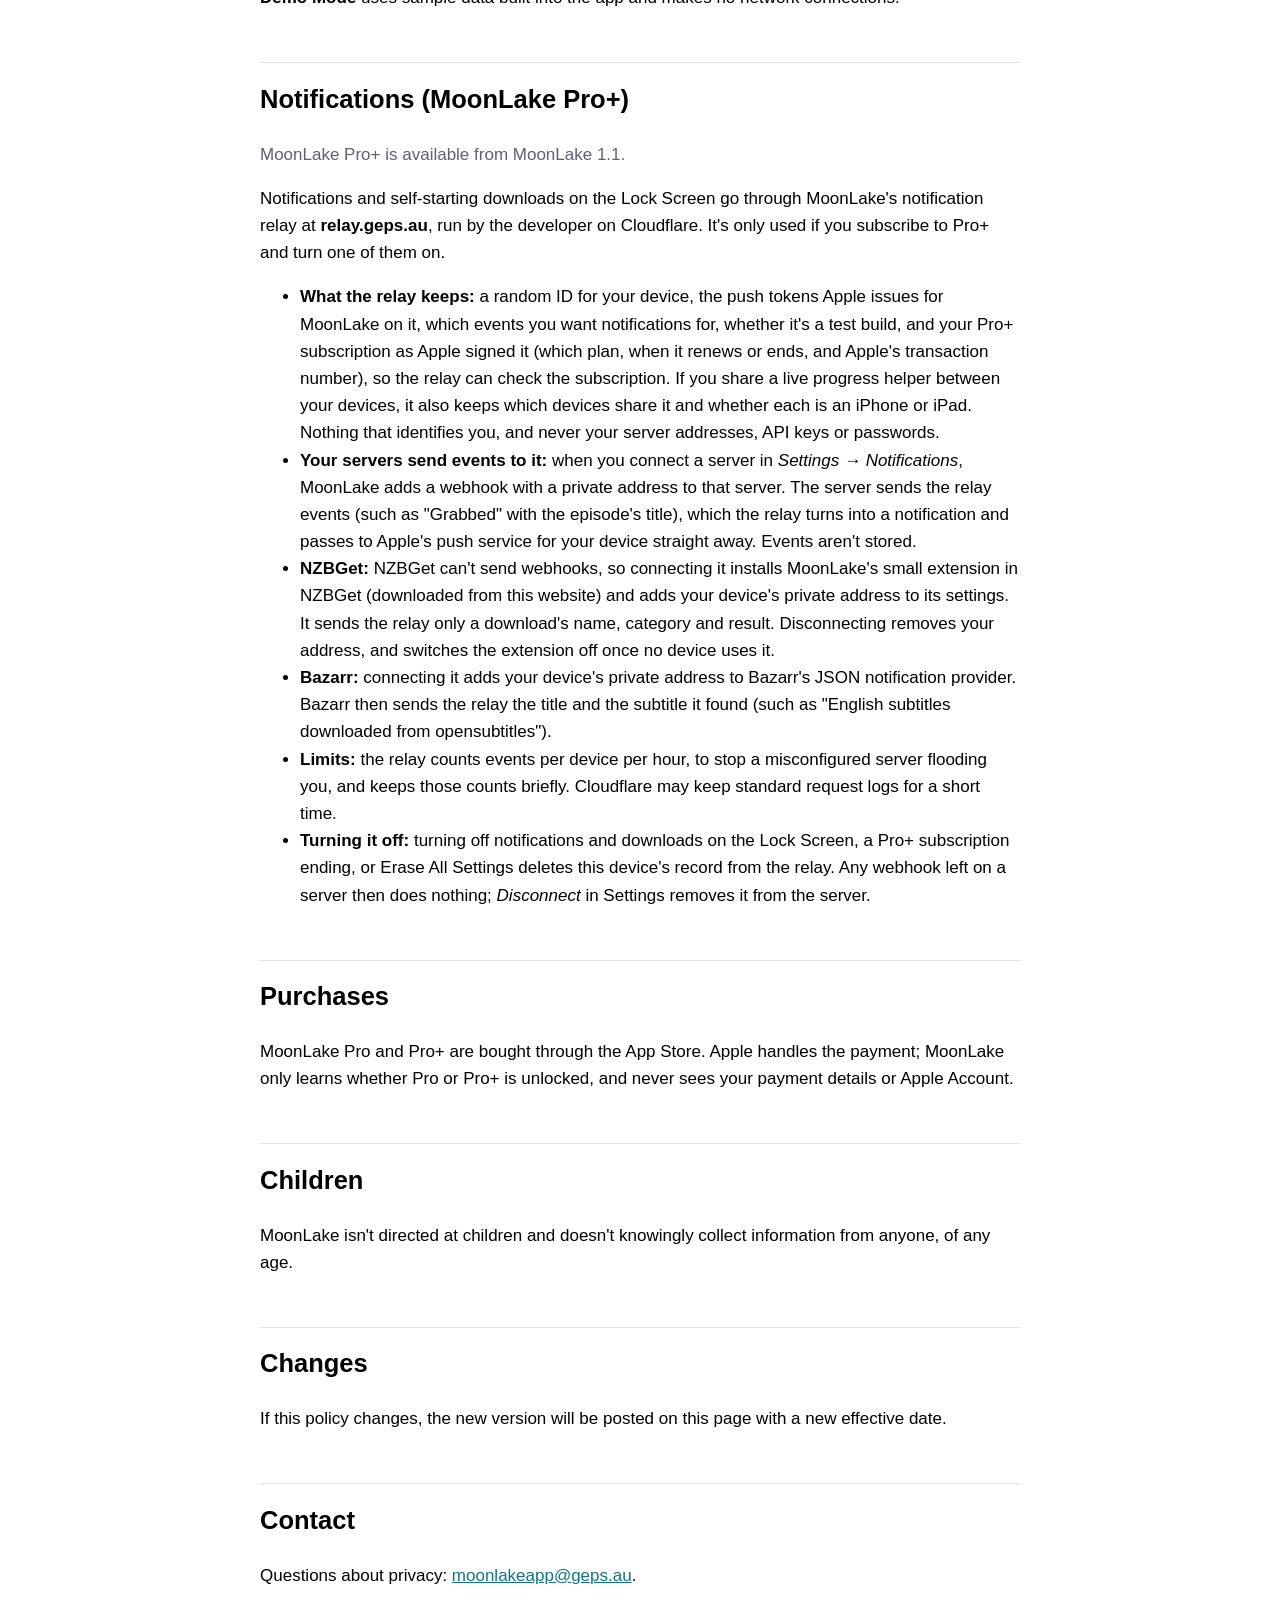
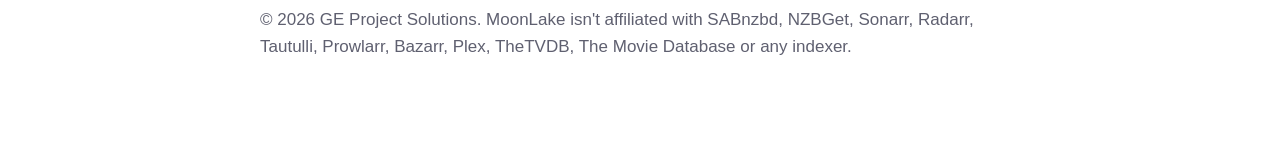
==== commit d8c9ad55: "Update the website" ====
--- a/privacy.html
+++ b/privacy.html
@@ -50,7 +50,7 @@
     <p class="muted">MoonLake Pro+ is available from MoonLake 1.1.</p>
     <p>Notifications and self-starting downloads on the Lock Screen go through MoonLake's notification relay at <strong>relay.geps.au</strong>, run by the developer on Cloudflare. It's only used if you subscribe to Pro+ and turn one of them on.</p>
     <ul>
-      <li><strong>What the relay keeps:</strong> a random ID for your device, the push tokens Apple issues for MoonLake on it, which events you want notifications for, and whether it's a test build. If you share a live progress helper between your devices, it also keeps which devices share it and whether each is an iPhone or iPad. Nothing that identifies you, and never your server addresses, API keys or passwords.</li>
+      <li><strong>What the relay keeps:</strong> a random ID for your device, the push tokens Apple issues for MoonLake on it, which events you want notifications for, whether it's a test build, and your Pro+ subscription as Apple signed it (which plan, when it renews or ends, and Apple's transaction number), so the relay can check the subscription. If you share a live progress helper between your devices, it also keeps which devices share it and whether each is an iPhone or iPad. Nothing that identifies you, and never your server addresses, API keys or passwords.</li>
       <li><strong>Your servers send events to it:</strong> when you connect a server in <em>Settings → Notifications</em>, MoonLake adds a webhook with a private address to that server. The server sends the relay events (such as "Grabbed" with the episode's title), which the relay turns into a notification and passes to Apple's push service for your device straight away. Events aren't stored.</li>
       <li><strong>NZBGet:</strong> NZBGet can't send webhooks, so connecting it installs MoonLake's small extension in NZBGet (downloaded from this website) and adds your device's private address to its settings. It sends the relay only a download's name, category and result. Disconnecting removes your address, and switches the extension off once no device uses it.</li>
       <li><strong>Bazarr:</strong> connecting it adds your device's private address to Bazarr's JSON notification provider. Bazarr then sends the relay the title and the subtitle it found (such as "English subtitles downloaded from opensubtitles").</li>
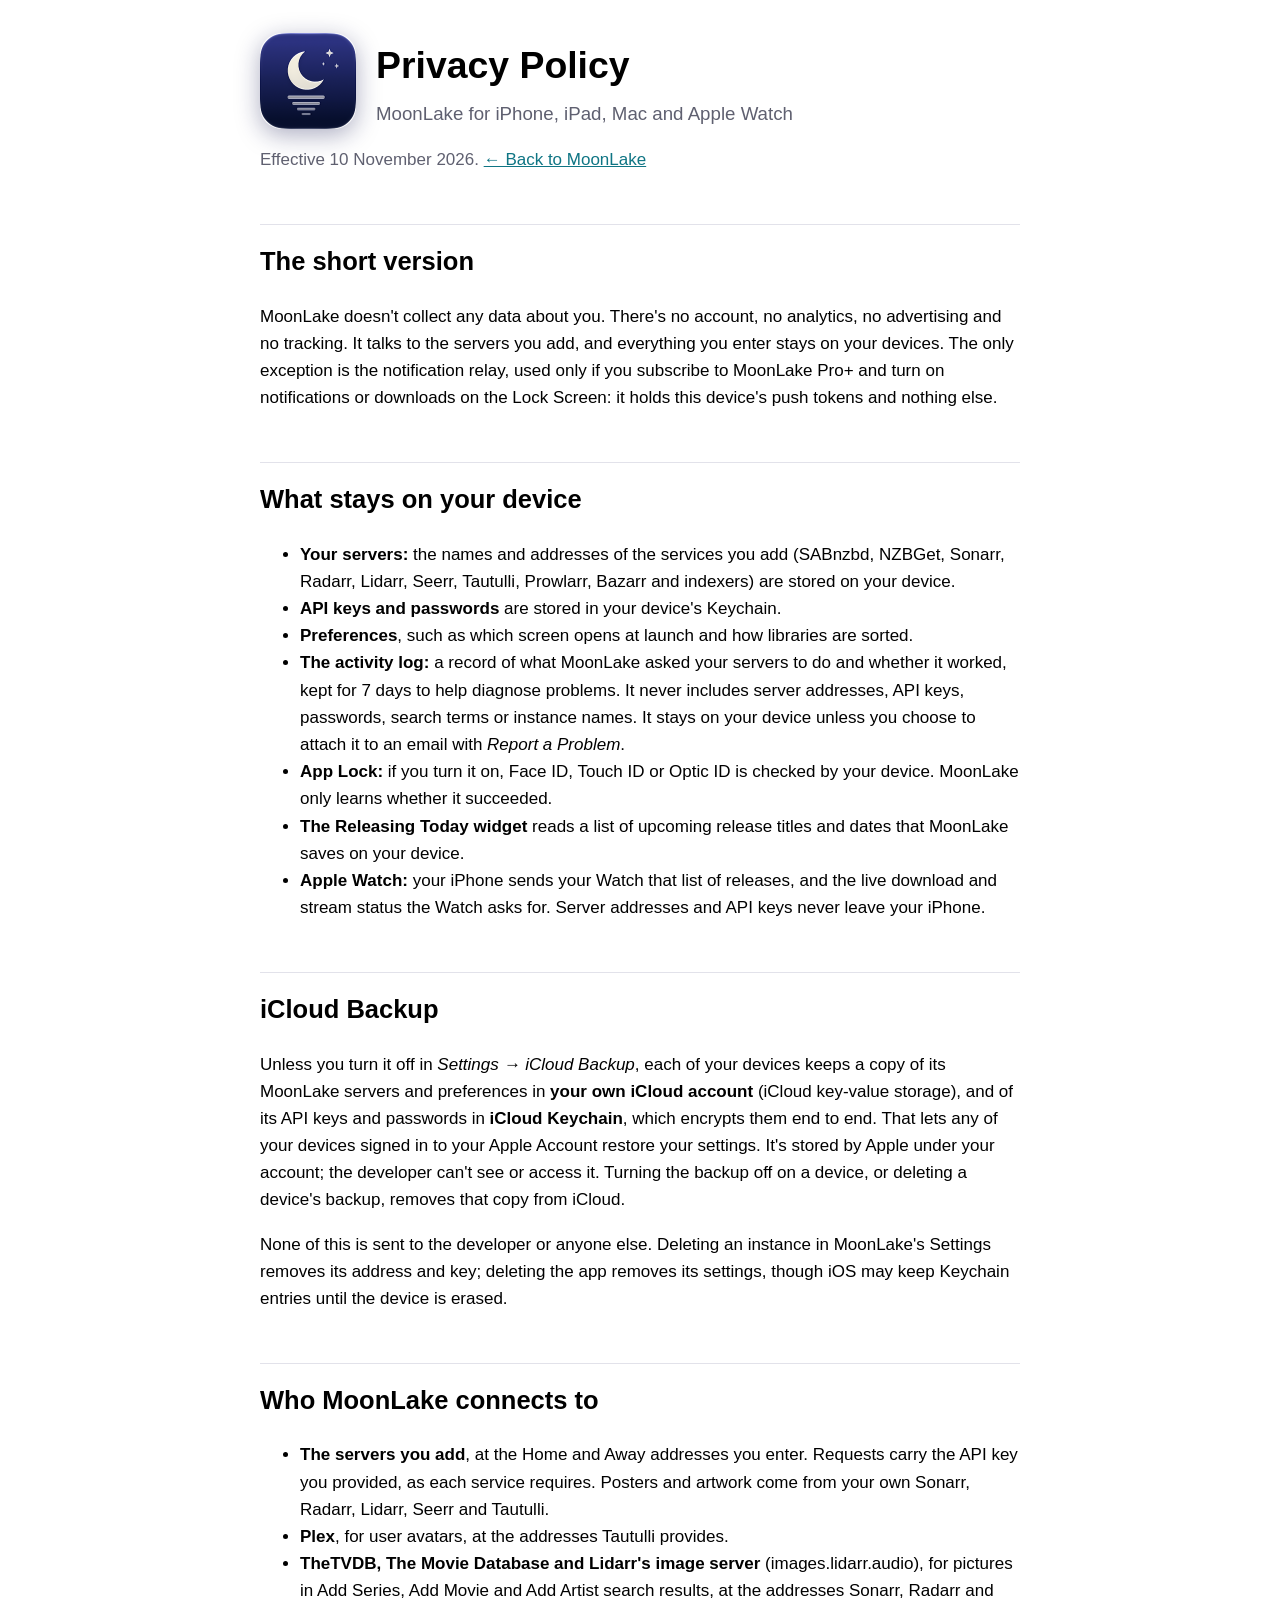
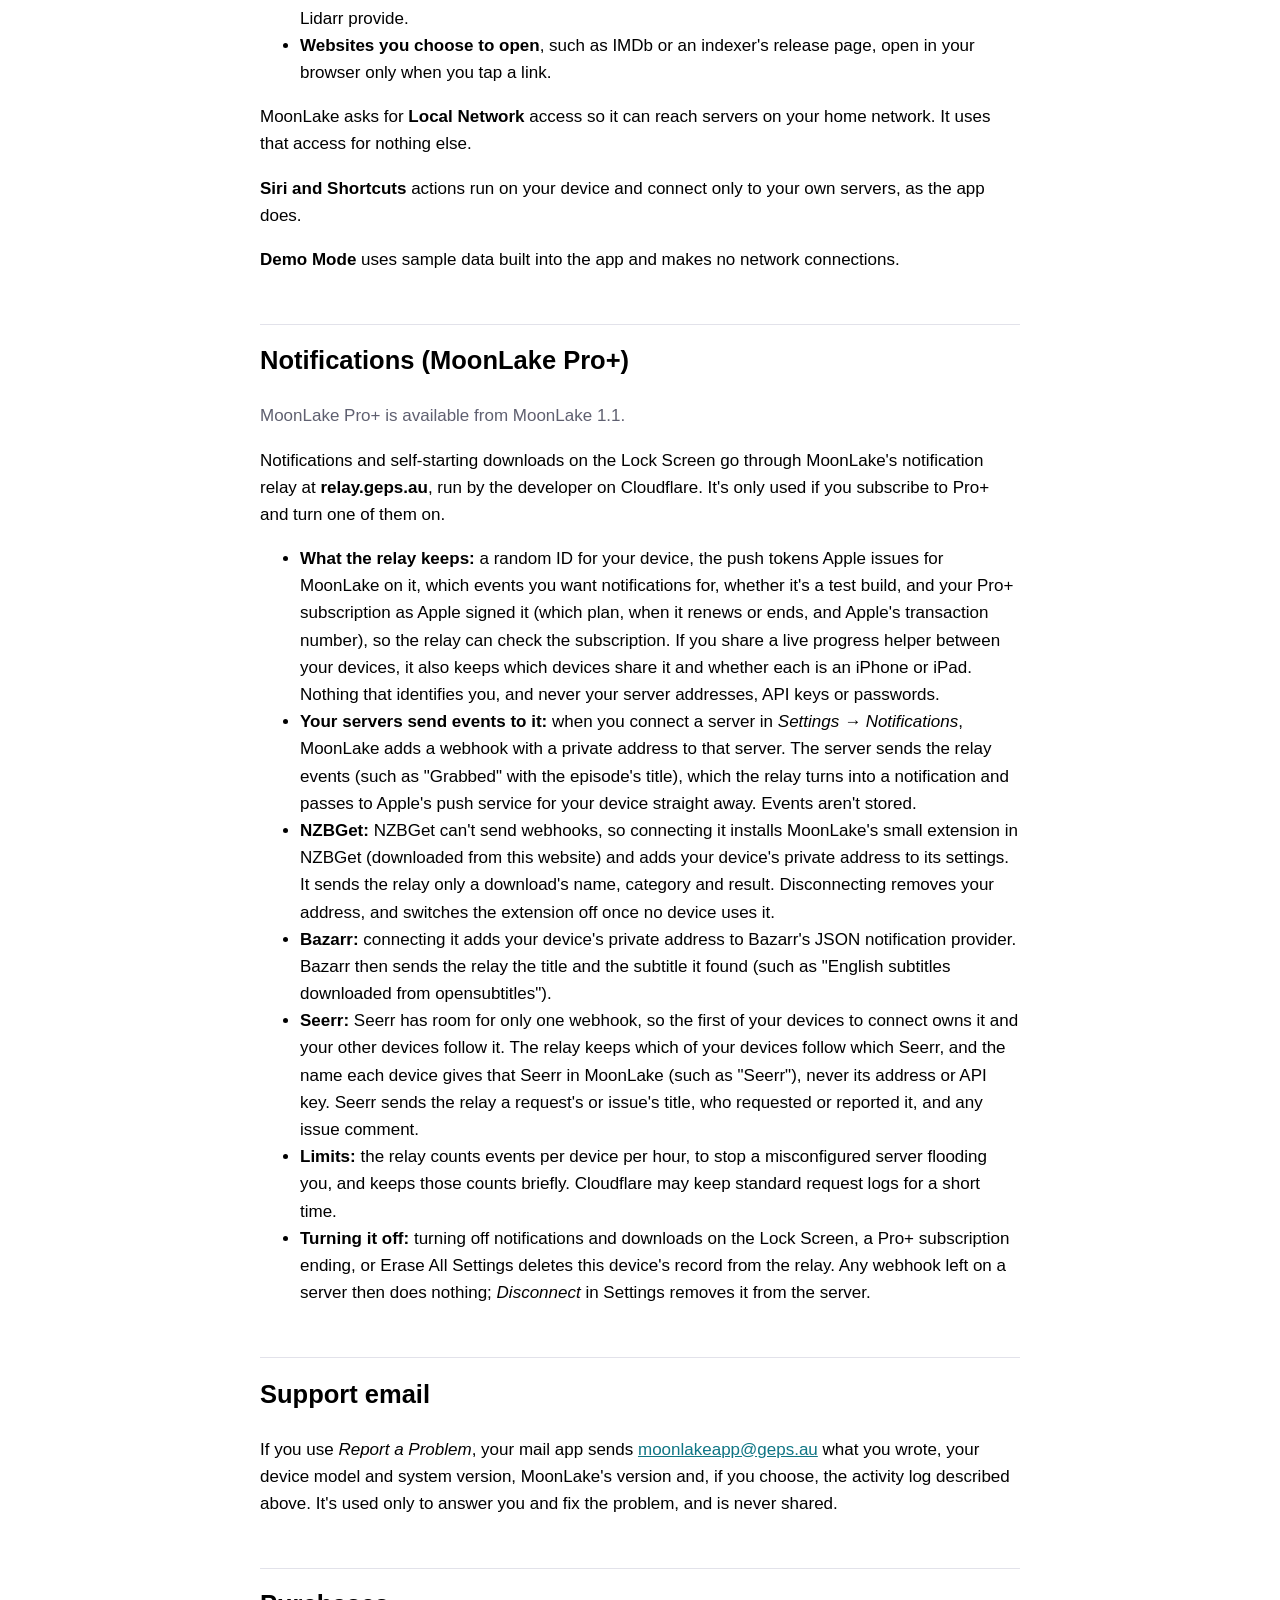
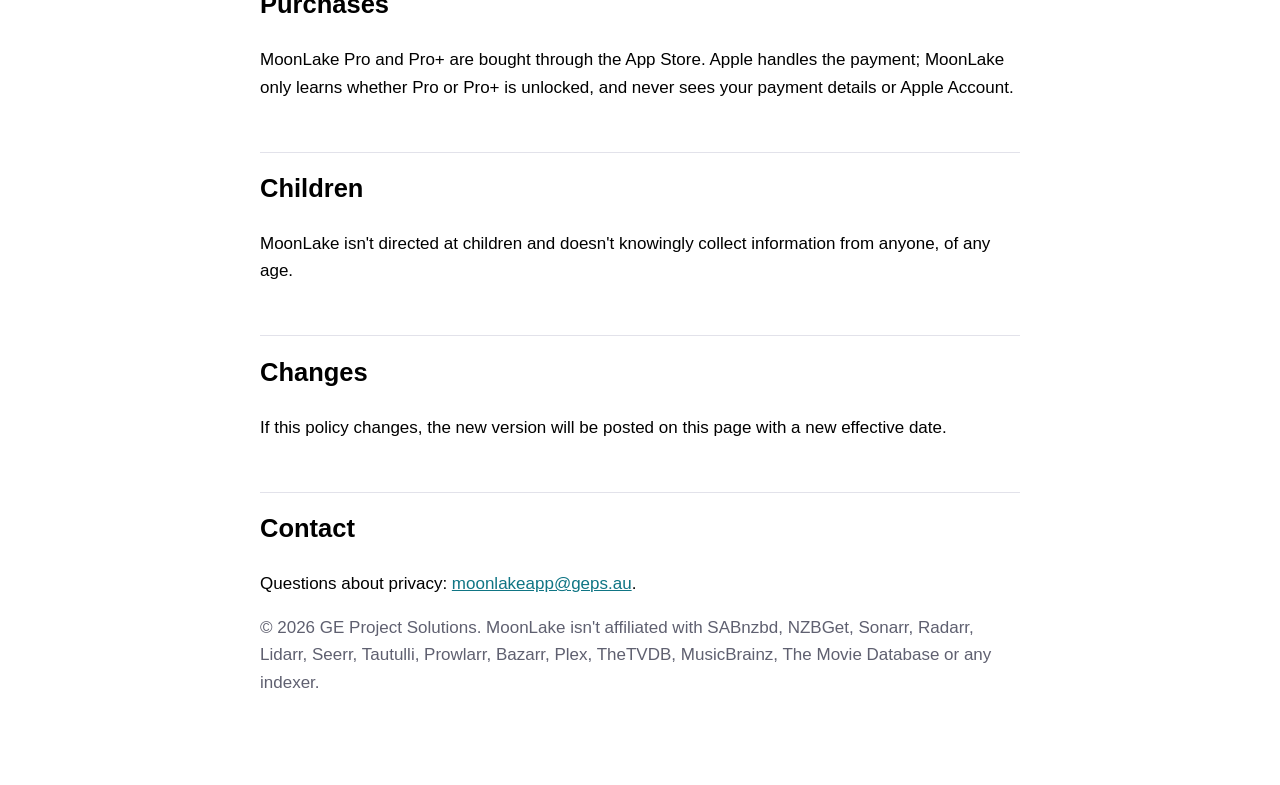
==== commit fab57475: "Update the website" ====
--- a/privacy.html
+++ b/privacy.html
@@ -18,16 +18,18 @@
       </div>
     </header>
 
-    <p class="muted">Effective 7 November 2026. <a href="index.html">← Back to MoonLake</a></p>
+    <p class="muted">Effective 10 November 2026. <a href="index.html">← Back to MoonLake</a></p>
 
     <h2>The short version</h2>
     <p>MoonLake doesn't collect any data about you. There's no account, no analytics, no advertising and no tracking. It talks to the servers you add, and everything you enter stays on your devices. The only exception is the notification relay, used only if you subscribe to MoonLake Pro+ and turn on notifications or downloads on the Lock Screen: it holds this device's push tokens and nothing else.</p>
 
     <h2>What stays on your device</h2>
     <ul>
-      <li><strong>Your servers:</strong> the names and addresses of the services you add (SABnzbd, NZBGet, Sonarr, Radarr, Tautulli, Prowlarr, Bazarr and indexers) are stored on your device.</li>
+      <li><strong>Your servers:</strong> the names and addresses of the services you add (SABnzbd, NZBGet, Sonarr, Radarr, Lidarr, Seerr, Tautulli, Prowlarr, Bazarr and indexers) are stored on your device.</li>
       <li><strong>API keys and passwords</strong> are stored in your device's Keychain.</li>
       <li><strong>Preferences</strong>, such as which screen opens at launch and how libraries are sorted.</li>
+      <li><strong>The activity log:</strong> a record of what MoonLake asked your servers to do and whether it worked, kept for 7 days to help diagnose problems. It never includes server addresses, API keys, passwords, search terms or instance names. It stays on your device unless you choose to attach it to an email with <em>Report a Problem</em>.</li>
+      <li><strong>App Lock:</strong> if you turn it on, Face ID, Touch ID or Optic ID is checked by your device. MoonLake only learns whether it succeeded.</li>
       <li><strong>The Releasing Today widget</strong> reads a list of upcoming release titles and dates that MoonLake saves on your device.</li>
       <li><strong>Apple Watch:</strong> your iPhone sends your Watch that list of releases, and the live download and stream status the Watch asks for. Server addresses and API keys never leave your iPhone.</li>
     </ul>
@@ -38,12 +40,13 @@
 
     <h2>Who MoonLake connects to</h2>
     <ul>
-      <li><strong>The servers you add</strong>, at the Home and Away addresses you enter. Requests carry the API key you provided, as each service requires. Posters and artwork come from your own Sonarr, Radarr and Tautulli.</li>
+      <li><strong>The servers you add</strong>, at the Home and Away addresses you enter. Requests carry the API key you provided, as each service requires. Posters and artwork come from your own Sonarr, Radarr, Lidarr, Seerr and Tautulli.</li>
       <li><strong>Plex</strong>, for user avatars, at the addresses Tautulli provides.</li>
-      <li><strong>TheTVDB and The Movie Database</strong>, for posters in Add Series and Add Movie search results, at the addresses Sonarr and Radarr provide.</li>
+      <li><strong>TheTVDB, The Movie Database and Lidarr's image server</strong> (images.lidarr.audio), for pictures in Add Series, Add Movie and Add Artist search results, at the addresses Sonarr, Radarr and Lidarr provide.</li>
       <li><strong>Websites you choose to open</strong>, such as IMDb or an indexer's release page, open in your browser only when you tap a link.</li>
     </ul>
     <p>MoonLake asks for <strong>Local Network</strong> access so it can reach servers on your home network. It uses that access for nothing else.</p>
+    <p><strong>Siri and Shortcuts</strong> actions run on your device and connect only to your own servers, as the app does.</p>
     <p><strong>Demo Mode</strong> uses sample data built into the app and makes no network connections.</p>
 
     <h2>Notifications (MoonLake Pro+)</h2>
@@ -54,9 +57,13 @@
       <li><strong>Your servers send events to it:</strong> when you connect a server in <em>Settings → Notifications</em>, MoonLake adds a webhook with a private address to that server. The server sends the relay events (such as "Grabbed" with the episode's title), which the relay turns into a notification and passes to Apple's push service for your device straight away. Events aren't stored.</li>
       <li><strong>NZBGet:</strong> NZBGet can't send webhooks, so connecting it installs MoonLake's small extension in NZBGet (downloaded from this website) and adds your device's private address to its settings. It sends the relay only a download's name, category and result. Disconnecting removes your address, and switches the extension off once no device uses it.</li>
       <li><strong>Bazarr:</strong> connecting it adds your device's private address to Bazarr's JSON notification provider. Bazarr then sends the relay the title and the subtitle it found (such as "English subtitles downloaded from opensubtitles").</li>
+      <li><strong>Seerr:</strong> Seerr has room for only one webhook, so the first of your devices to connect owns it and your other devices follow it. The relay keeps which of your devices follow which Seerr, and the name each device gives that Seerr in MoonLake (such as "Seerr"), never its address or API key. Seerr sends the relay a request's or issue's title, who requested or reported it, and any issue comment.</li>
       <li><strong>Limits:</strong> the relay counts events per device per hour, to stop a misconfigured server flooding you, and keeps those counts briefly. Cloudflare may keep standard request logs for a short time.</li>
       <li><strong>Turning it off:</strong> turning off notifications and downloads on the Lock Screen, a Pro+ subscription ending, or Erase All Settings deletes this device's record from the relay. Any webhook left on a server then does nothing; <em>Disconnect</em> in Settings removes it from the server.</li>
     </ul>
+
+    <h2>Support email</h2>
+    <p>If you use <em>Report a Problem</em>, your mail app sends <a href="mailto:moonlakeapp@geps.au">moonlakeapp@geps.au</a> what you wrote, your device model and system version, MoonLake's version and, if you choose, the activity log described above. It's used only to answer you and fix the problem, and is never shared.</p>
 
     <h2>Purchases</h2>
     <p>MoonLake Pro and Pro+ are bought through the App Store. Apple handles the payment; MoonLake only learns whether Pro or Pro+ is unlocked, and never sees your payment details or Apple Account.</p>
@@ -70,7 +77,7 @@
     <h2>Contact</h2>
     <p>Questions about privacy: <a href="mailto:moonlakeapp@geps.au">moonlakeapp@geps.au</a>.</p>
 
-    <p class="muted">© 2026 GE Project Solutions. MoonLake isn't affiliated with SABnzbd, NZBGet, Sonarr, Radarr, Tautulli, Prowlarr, Bazarr, Plex, TheTVDB, The Movie Database or any indexer.</p>
+    <p class="muted">© 2026 GE Project Solutions. MoonLake isn't affiliated with SABnzbd, NZBGet, Sonarr, Radarr, Lidarr, Seerr, Tautulli, Prowlarr, Bazarr, Plex, TheTVDB, MusicBrainz, The Movie Database or any indexer.</p>
   </main>
 </body>
 </html>
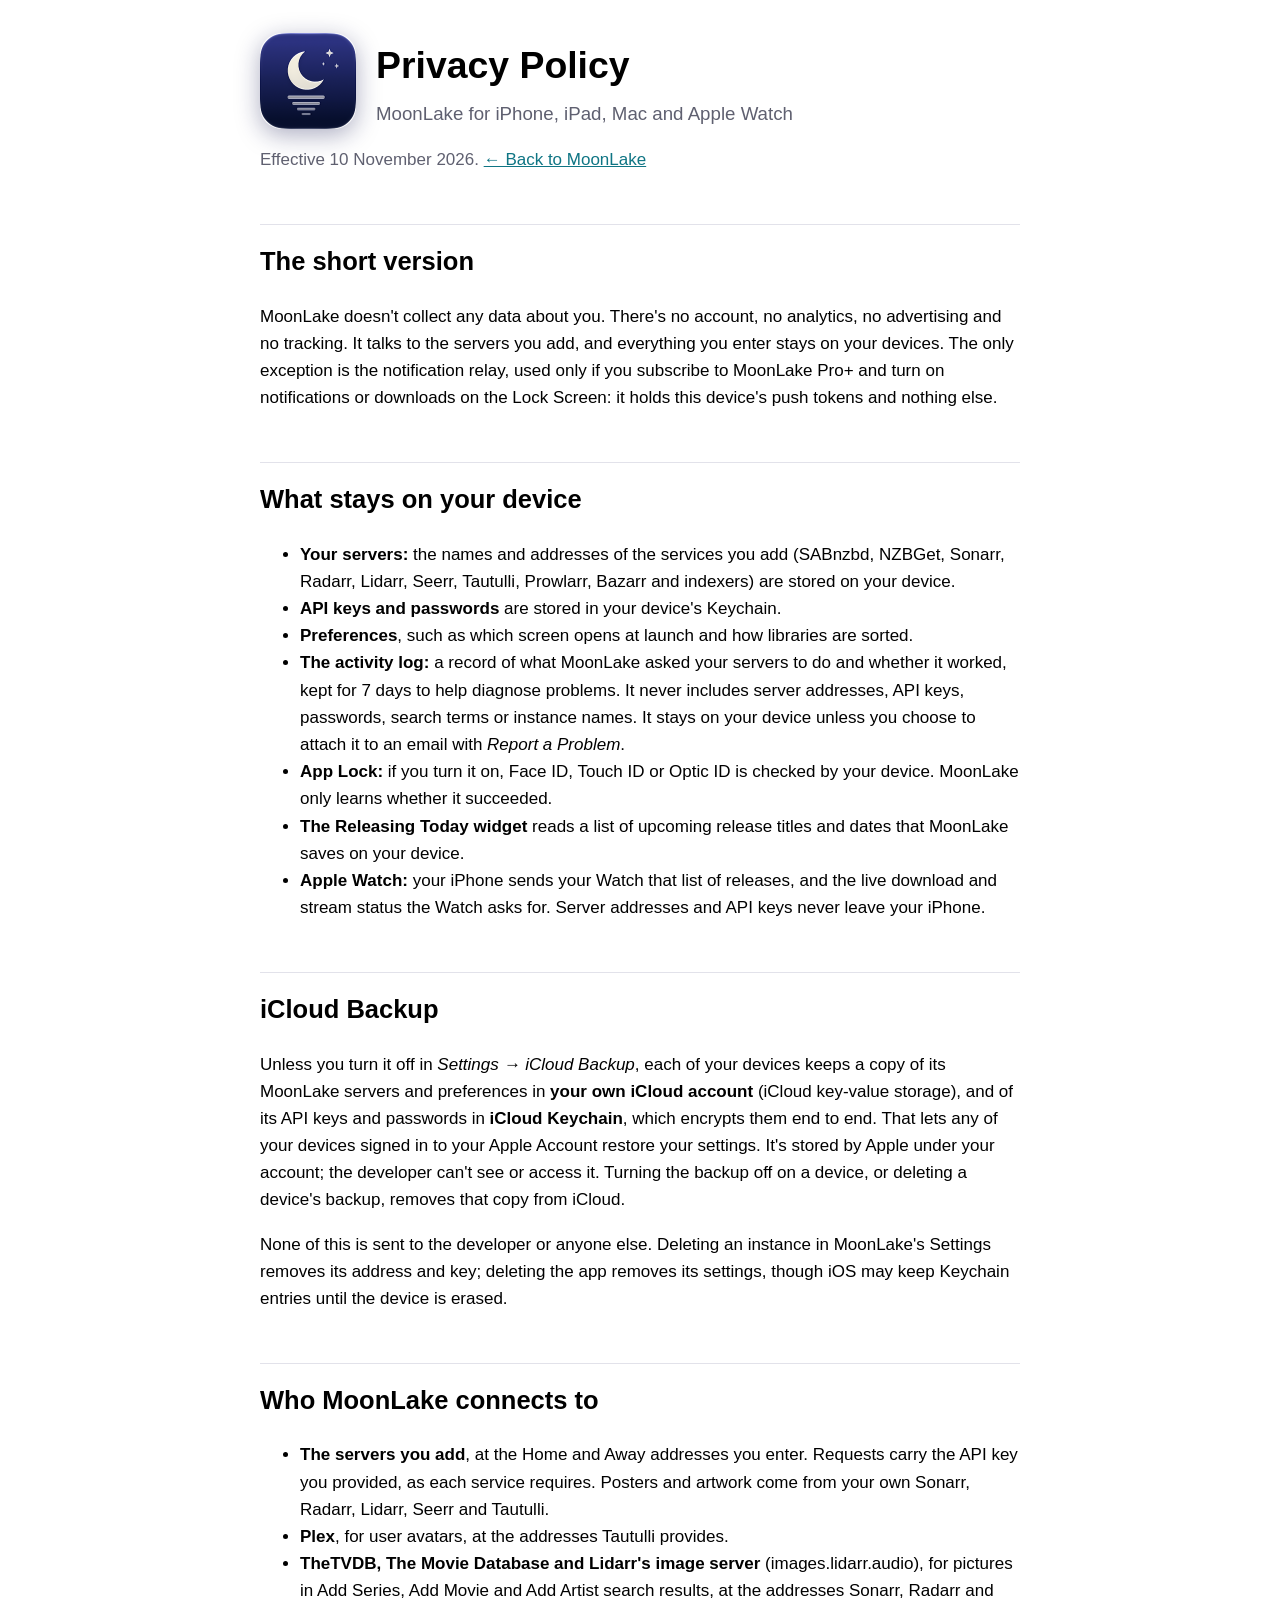
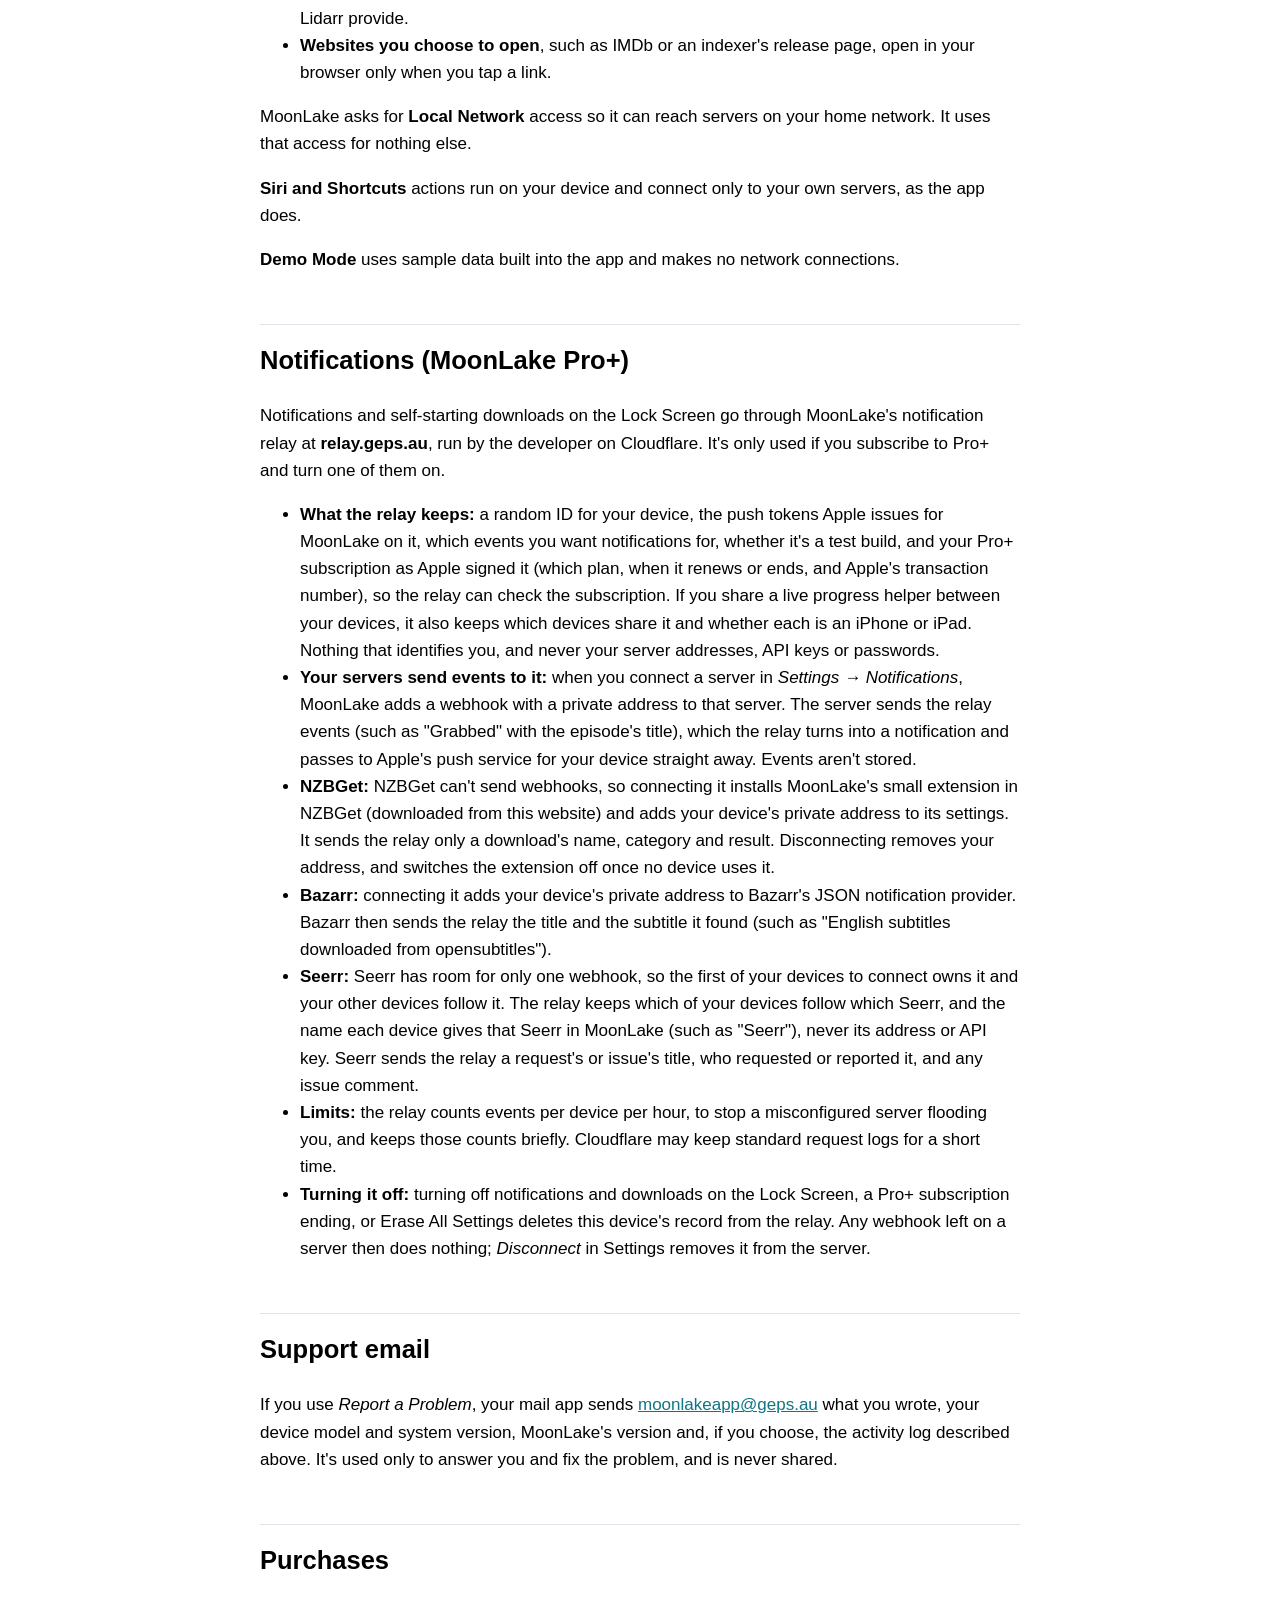
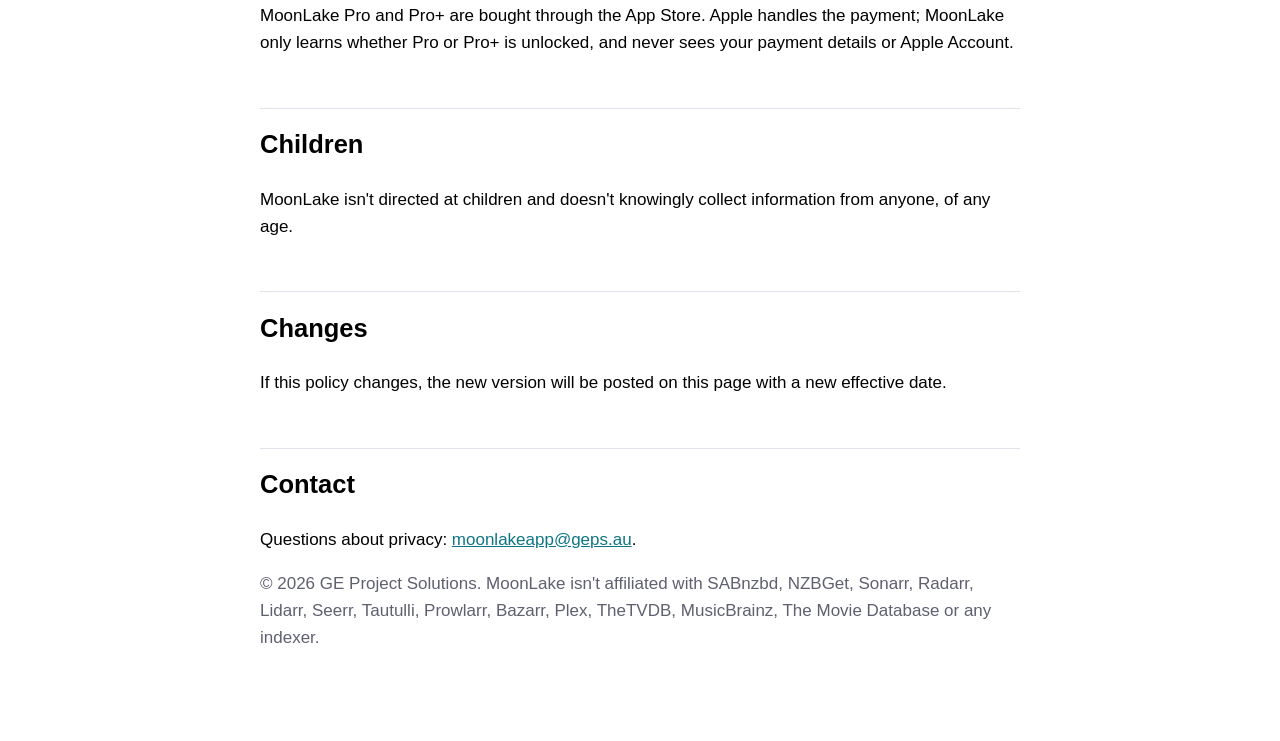
==== commit 27aec4c3: "Update the website" ====
--- a/privacy.html
+++ b/privacy.html
@@ -50,7 +50,6 @@
     <p><strong>Demo Mode</strong> uses sample data built into the app and makes no network connections.</p>
 
     <h2>Notifications (MoonLake Pro+)</h2>
-    <p class="muted">MoonLake Pro+ is available from MoonLake 1.1.</p>
     <p>Notifications and self-starting downloads on the Lock Screen go through MoonLake's notification relay at <strong>relay.geps.au</strong>, run by the developer on Cloudflare. It's only used if you subscribe to Pro+ and turn one of them on.</p>
     <ul>
       <li><strong>What the relay keeps:</strong> a random ID for your device, the push tokens Apple issues for MoonLake on it, which events you want notifications for, whether it's a test build, and your Pro+ subscription as Apple signed it (which plan, when it renews or ends, and Apple's transaction number), so the relay can check the subscription. If you share a live progress helper between your devices, it also keeps which devices share it and whether each is an iPhone or iPad. Nothing that identifies you, and never your server addresses, API keys or passwords.</li>
